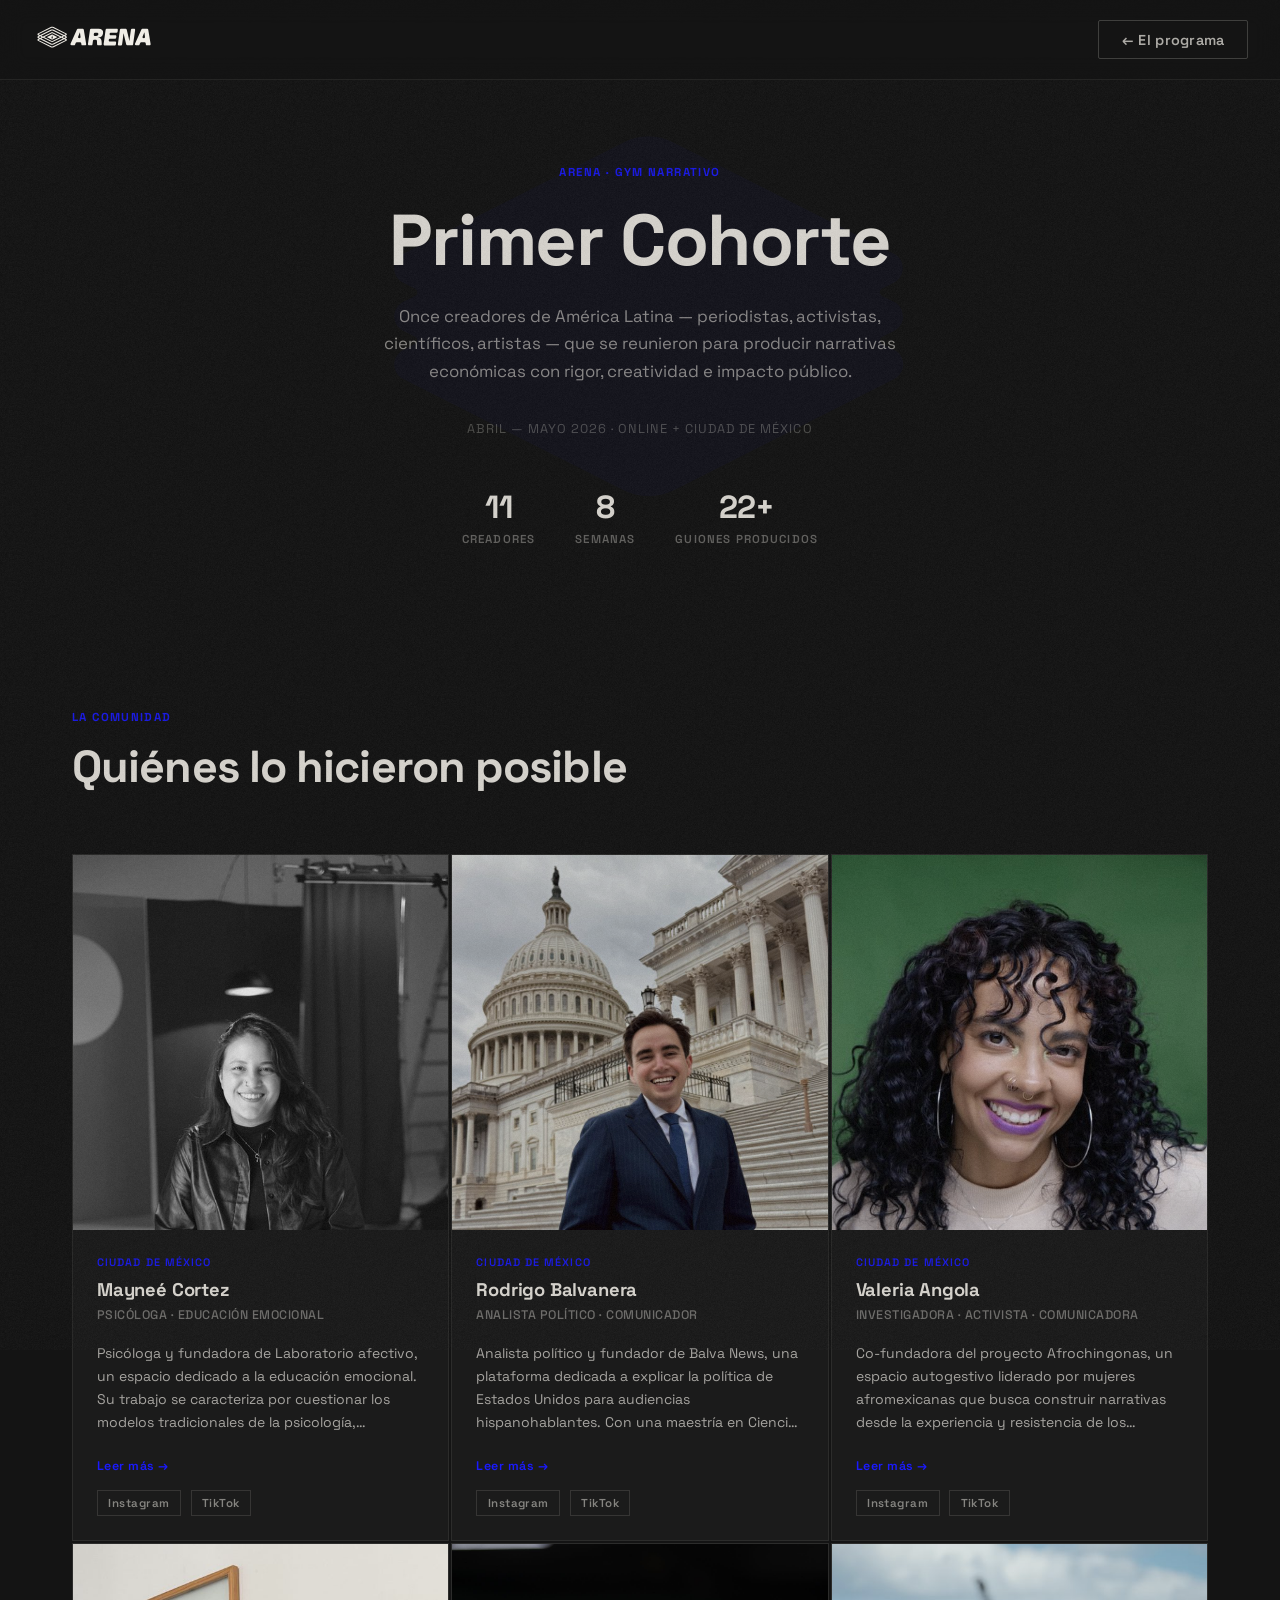
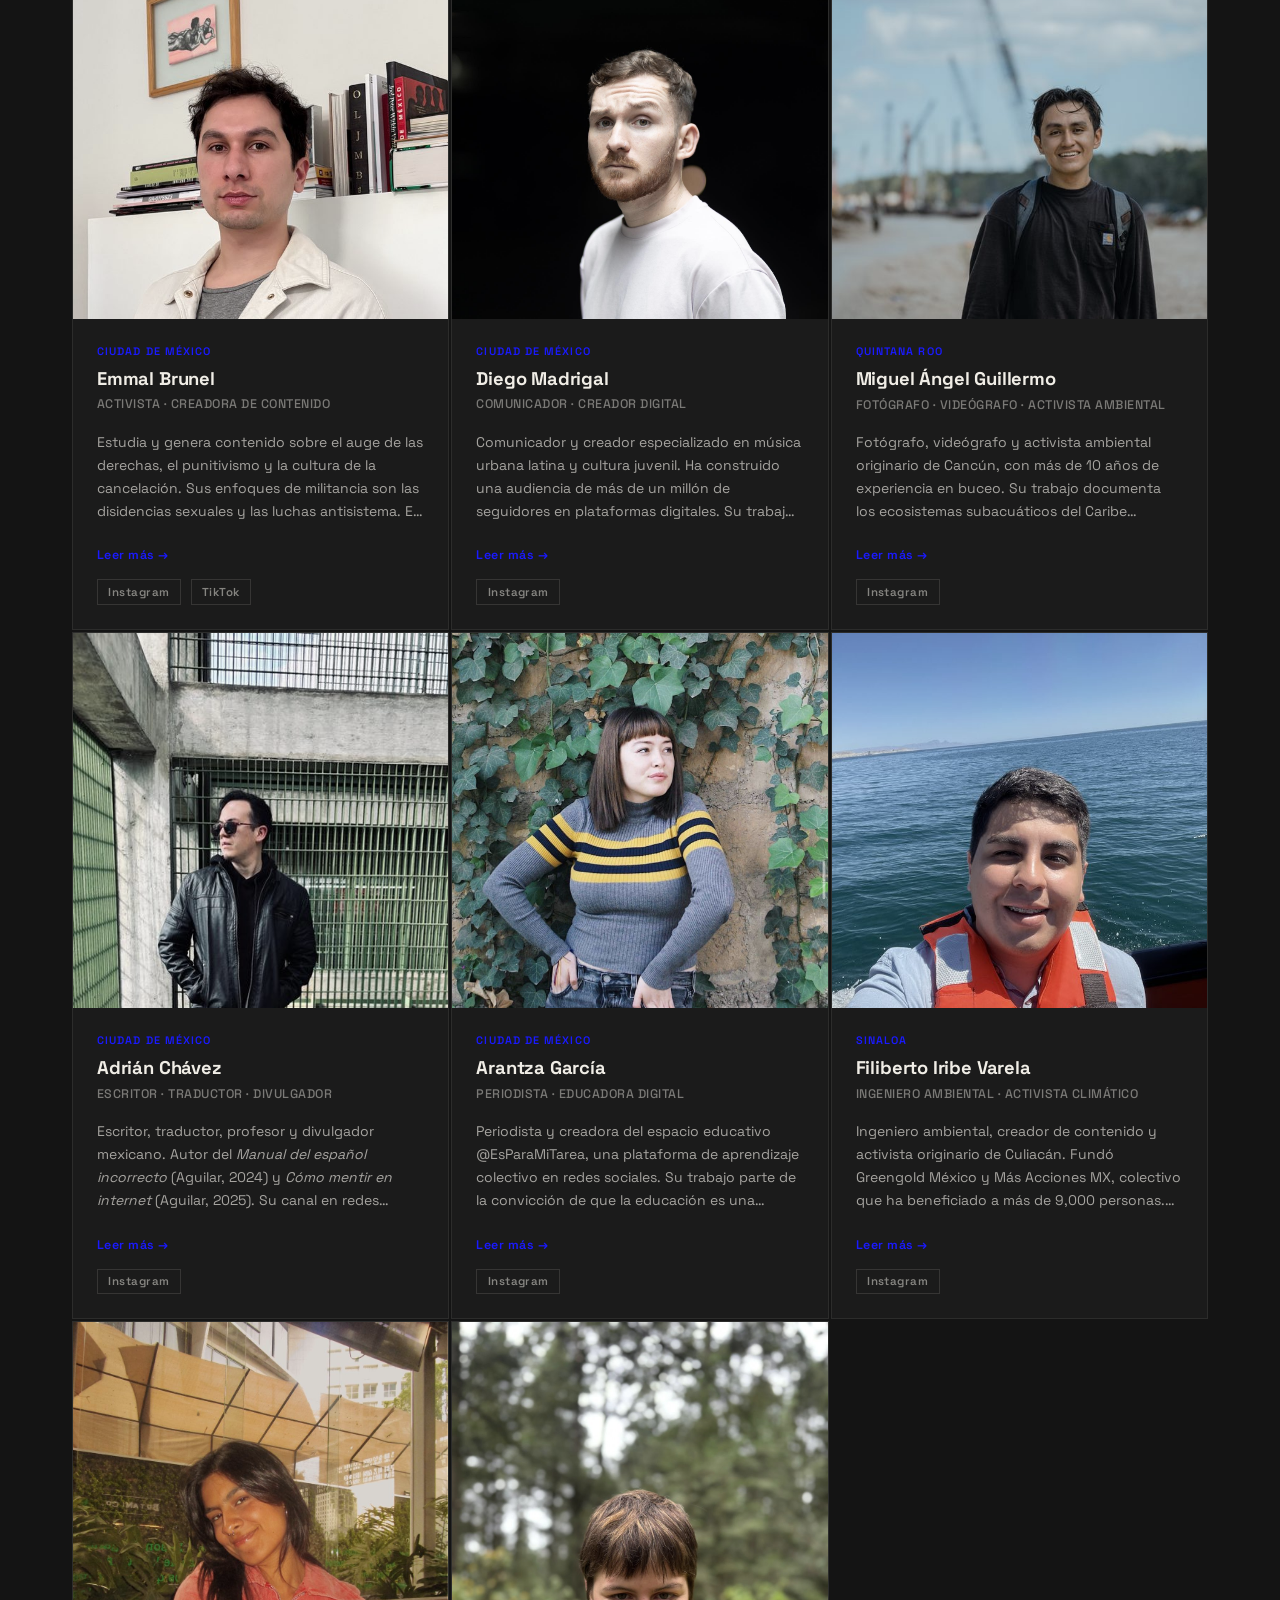
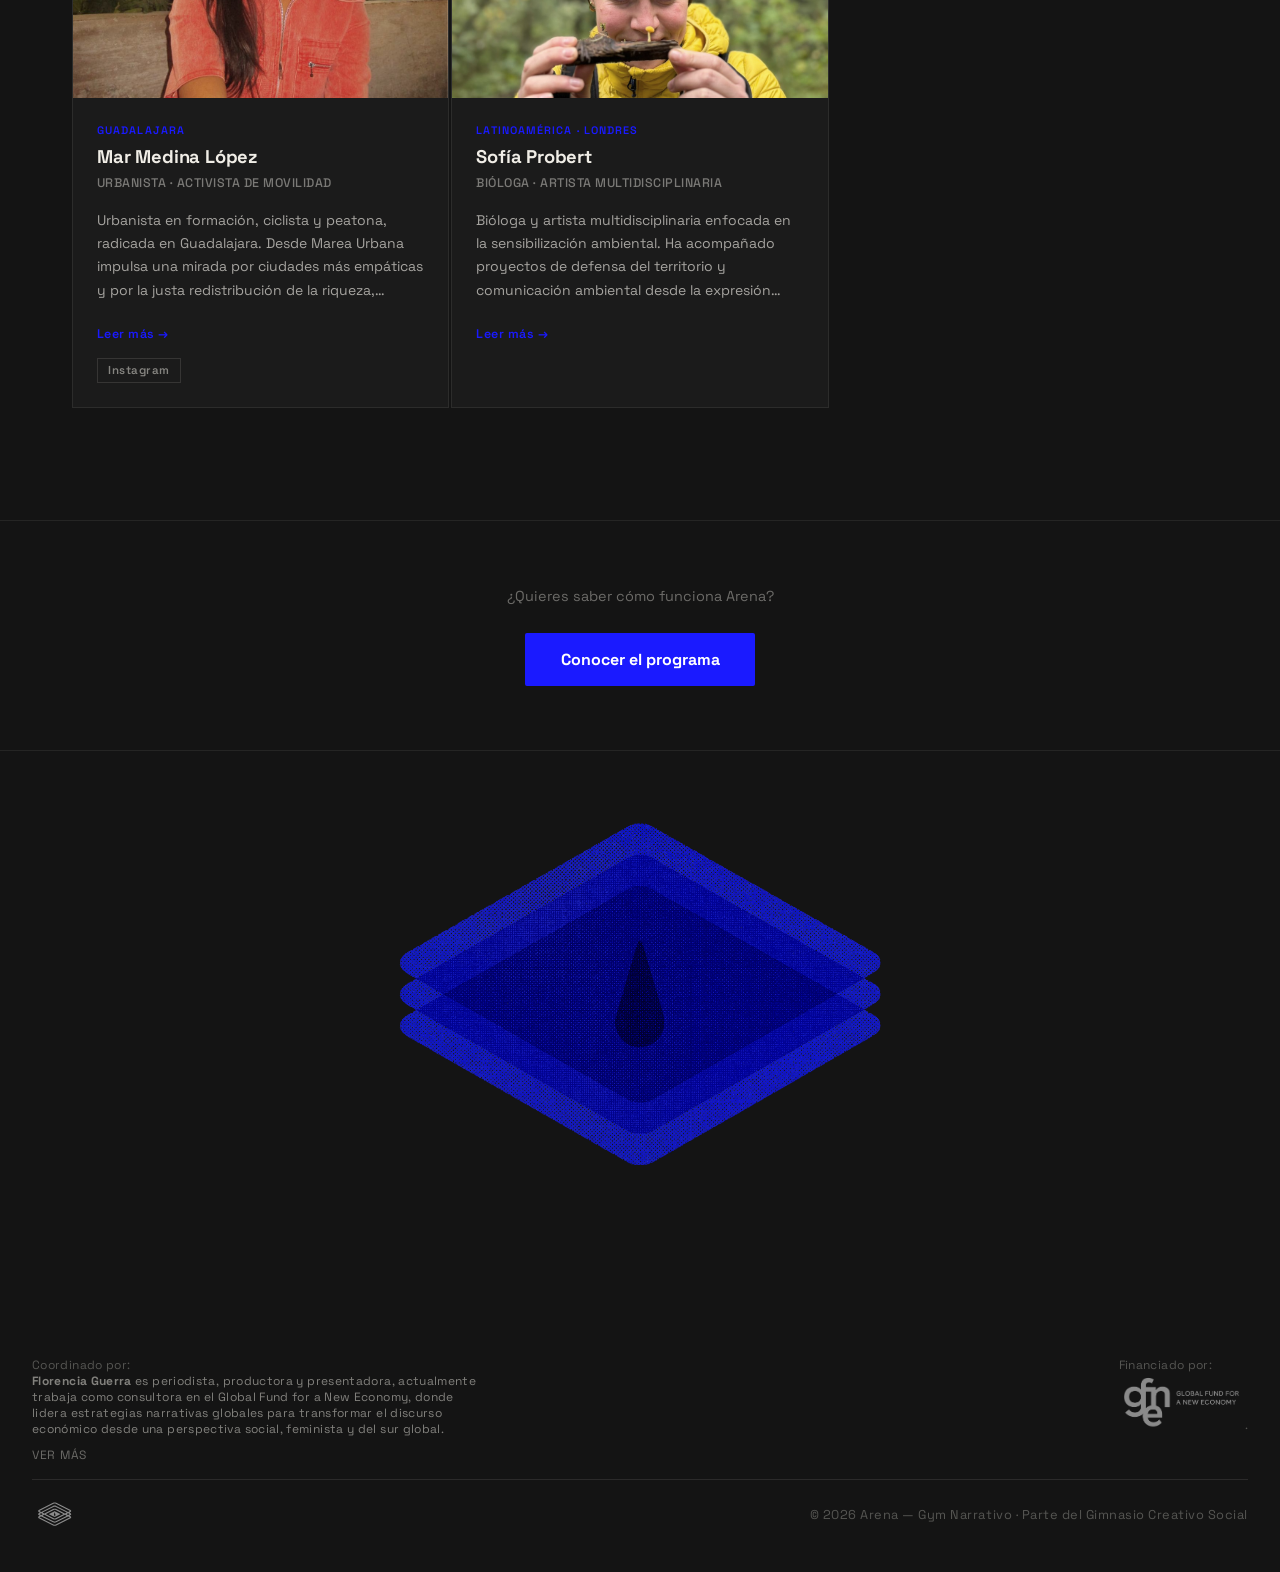
==== cohorte-1/index.html @ e759e50e "correcciones" ====
<!DOCTYPE html>
<html lang="es">
<head>
  <meta charset="UTF-8" />
  <meta name="viewport" content="width=device-width, initial-scale=1.0" />
  <title>Primer Cohorte — Arena · Gym Narrativo</title>
  <link rel="icon" href="../favicon-light.svg" media="(prefers-color-scheme: light)">
  <link rel="icon" href="../favicon.svg" media="(prefers-color-scheme: dark)">
  <link rel="preconnect" href="https://fonts.googleapis.com" />
  <link rel="preconnect" href="https://fonts.gstatic.com" crossorigin />
  <link href="https://fonts.googleapis.com/css2?family=Space+Grotesk:wght@300;400;500;600;700&display=swap" rel="stylesheet" />
  <link rel="stylesheet" href="../style.css" />
  <style>
    /* ── COHORTE PAGE SPECIFIC ── */

    .cohorte-hero {
      padding: 10rem 0 5rem;
      text-align: center;
      position: relative;
      overflow: hidden;
    }

    .cohorte-hero-tag {
      display: inline-block;
      font-size: 0.72rem;
      font-weight: 700;
      letter-spacing: 0.12em;
      text-transform: uppercase;
      color: var(--blue);
      margin-bottom: 1.5rem;
    }

    .cohorte-hero h1 {
      font-size: clamp(2.4rem, 6vw, 4.5rem);
      font-weight: 700;
      letter-spacing: -0.02em;
      line-height: 1.05;
      color: var(--cream);
      margin-bottom: 1.5rem;
    }

    .cohorte-hero-sub {
      max-width: 560px;
      margin: 0 auto 2rem;
      font-size: 1.05rem;
      line-height: 1.65;
      color: rgba(240, 237, 230, 0.6);
    }

    .cohorte-meta-row {
      display: flex;
      justify-content: center;
      gap: 2.5rem;
      flex-wrap: wrap;
      margin-top: 2rem;
    }

    .cohorte-meta-item {
      text-align: center;
    }

    .cohorte-meta-item .num {
      display: block;
      font-size: 2rem;
      font-weight: 700;
      color: var(--cream);
      letter-spacing: -0.02em;
    }

    .cohorte-meta-item .label {
      font-size: 0.72rem;
      font-weight: 600;
      letter-spacing: 0.1em;
      text-transform: uppercase;
      color: rgba(240, 237, 230, 0.4);
      margin-top: 0.2rem;
    }

    /* ── PARTICIPANTS SECTION ── */

    #participantes {
      padding: 5rem 0 7rem;
    }

    #participantes .section-label {
      font-size: 0.72rem;
      font-weight: 700;
      letter-spacing: 0.12em;
      text-transform: uppercase;
      color: var(--blue);
      margin-bottom: 1rem;
    }

    #participantes h2 {
      font-size: clamp(1.8rem, 4vw, 2.8rem);
      font-weight: 700;
      letter-spacing: -0.02em;
      color: var(--cream);
      margin-bottom: 4rem;
    }

    .participants-grid {
      display: grid;
      grid-template-columns: repeat(auto-fill, minmax(300px, 1fr));
      gap: 2px;
    }

    .participant-card {
      background: rgba(240, 237, 230, 0.03);
      border: 1px solid rgba(240, 237, 230, 0.08);
      overflow: hidden;
      transition: background 0.2s ease, border-color 0.2s ease;
    }

    .participant-card:hover {
      background: rgba(240, 237, 230, 0.06);
      border-color: rgba(240, 237, 230, 0.15);
    }

    .participant-photo {
      width: 100%;
      aspect-ratio: 1 / 1;
      overflow: hidden;
      position: relative;
      background: rgba(26, 26, 255, 0.08);
    }

    .participant-photo img {
      width: 100%;
      height: 100%;
      object-fit: cover;
      object-position: center top;
      filter: grayscale(20%);
      transition: filter 0.3s ease, transform 0.4s ease;
    }

    .participant-card:hover .participant-photo img {
      filter: grayscale(0%);
      transform: scale(1.03);
    }

    .participant-info {
      padding: 1.5rem;
    }

    .participant-location {
      font-size: 0.68rem;
      font-weight: 600;
      letter-spacing: 0.1em;
      text-transform: uppercase;
      color: var(--blue);
      margin-bottom: 0.4rem;
    }

    .participant-name {
      font-size: 1.15rem;
      font-weight: 700;
      color: var(--cream);
      margin-bottom: 0.3rem;
      letter-spacing: -0.01em;
    }

    .participant-role {
      font-size: 0.78rem;
      font-weight: 500;
      color: rgba(240, 237, 230, 0.45);
      letter-spacing: 0.04em;
      margin-bottom: 1rem;
      text-transform: uppercase;
    }

    .participant-bio {
      font-size: 0.875rem;
      line-height: 1.65;
      color: rgba(240, 237, 230, 0.65);
      margin-bottom: 1.25rem;
      display: -webkit-box;
      -webkit-line-clamp: 4;
      -webkit-box-orient: vertical;
      overflow: hidden;
    }

    .participant-bio.expanded {
      display: block;
      -webkit-line-clamp: unset;
    }

    .bio-toggle {
      background: none;
      border: none;
      color: var(--blue);
      font-size: 0.78rem;
      font-weight: 600;
      cursor: pointer;
      padding: 0;
      margin-bottom: 1rem;
      font-family: inherit;
      letter-spacing: 0.04em;
    }

    .bio-toggle:hover {
      opacity: 0.7;
    }

    .participant-socials {
      display: flex;
      gap: 0.6rem;
      flex-wrap: wrap;
    }

    .social-link {
      display: inline-flex;
      align-items: center;
      gap: 0.35rem;
      font-size: 0.72rem;
      font-weight: 600;
      letter-spacing: 0.04em;
      color: rgba(240, 237, 230, 0.5);
      text-decoration: none;
      padding: 0.3rem 0.65rem;
      border: 1px solid rgba(240, 237, 230, 0.12);
      transition: color 0.2s, border-color 0.2s;
    }

    .social-link:hover {
      color: var(--cream);
      border-color: rgba(240, 237, 230, 0.35);
    }

    /* ── DIVIDER SECTION ── */
    .cohorte-divider {
      padding: 4rem 0;
      border-top: 1px solid rgba(240, 237, 230, 0.08);
      text-align: center;
    }

    .cohorte-divider p {
      color: rgba(240, 237, 230, 0.4);
      font-size: 0.9rem;
      margin-bottom: 1.5rem;
    }

    @media (max-width: 600px) {
      .participants-grid {
        grid-template-columns: 1fr;
      }
      .cohorte-meta-row {
        gap: 1.5rem;
      }
    }
  </style>
</head>
<body>

  <main id="main-content">

  <!-- ── NAV ── -->
  <nav>
    <a class="nav-logo" href="../">
      <svg xmlns="http://www.w3.org/2000/svg" viewBox="0 0 523.9 129.9">
        <defs><style>.nst0{fill:#F0EDE6}</style></defs>
        <g>
          <path class="nst0" d="M156.4,92.7l26-58.4c.7-1.6,2.3-2.6,4-2.6h19.6c2.1,0,4,1.5,4.3,3.6l9.6,58.4c.4,2.7-1.6,5.1-4.3,5.1h-10.8c-2.2,0-4-1.6-4.3-3.7l-.8-5.3c-.3-2.1-2.2-3.7-4.3-3.7h-13.5c-1.7,0-3.3,1-4,2.6l-3.3,7.5c-.7,1.6-2.3,2.6-4,2.6h-10.2c-3.2,0-5.3-3.2-4-6.1ZM191.4,69.6h1.3c2.6,0,4.7-2.3,4.3-4.9l-2.3-17.6h-.6l-6.8,16.4c-1.2,2.9.9,6,4,6Z"/>
          <path class="nst0" d="M288.4,50v.5c-1.5,10.2-9,16.2-19.1,16.8v.6c8.8.8,12.8,5.5,13.3,15.3l.6,11.3h0c.2,2.3-1.7,4.3-4,4.3h-10.7c-2.3,0-4.2-1.8-4.3-4.2h0s-.4-12.4-.4-12.4h0c-.4-4.7-1.9-6-7.2-6h-4.8c-2.2,0-4,1.6-4.3,3.8l-2.1,15c-.3,2.2-2.1,3.8-4.3,3.8h-9.7c-2.6,0-4.7-2.3-4.3-5l8.3-58.4c.3-2.1,2.1-3.7,4.3-3.7h30.6c13.3,0,20,6.4,18.3,18.2ZM260,60.6c5.4,0,8.7-2.2,9.3-6.4v-.5c.7-4-1.8-6.2-6.9-6.2h-6.7c-2.2,0-4,1.6-4.3,3.7l-.6,4.4c-.4,2.6,1.7,5,4.3,5h4.9Z"/>
          <path class="nst0" d="M290.6,93.9l8.3-58.4c.3-2.1,2.1-3.7,4.3-3.7h41c2.6,0,4.7,2.3,4.3,5l-1,7.3c-.3,2.2-2.1,3.8-4.3,3.8h-23.8c-2.2,0-4,1.6-4.3,3.7v.9c-.5,2.6,1.5,5,4.2,5h18.9c2.6,0,4.7,2.3,4.3,5l-.8,5.9c-.3,2.1-2.1,3.7-4.3,3.7h-21.3c-2.2,0-4,1.6-4.3,3.8l-.3,2c-.4,2.6,1.7,5,4.3,5h21.4c2.6,0,4.7,2.3,4.3,5l-1,7.3c-.3,2.2-2.1,3.8-4.3,3.8h-41c-2.6,0-4.7-2.3-4.3-5Z"/>
          <path class="nst0" d="M348.6,93.9l8.3-58.4c.3-2.1,2.1-3.7,4.3-3.7h19.3c2,0,3.8,1.4,4.2,3.4l10.6,44.7h.7c.6-7.4,1.2-13.5,2-18.6l3.6-25.7c.3-2.2,2.1-3.8,4.3-3.8h8.5c2.6,0,4.7,2.3,4.3,5l-8.3,58.4c-.3,2.1-2.1,3.7-4.3,3.7h-19.4c-2,0-3.8-1.4-4.2-3.4l-10.6-44.7h-.7c-.7,7.2-1.2,13.7-2,19.6l-3.5,24.8c-.3,2.2-2.1,3.8-4.3,3.8h-8.5c-2.6,0-4.7-2.3-4.3-5Z"/>
          <path class="nst0" d="M418.1,92.7l26-58.4c.7-1.6,2.3-2.6,4-2.6h19.6c2.1,0,4,1.5,4.3,3.6l9.6,58.4c.4,2.7-1.6,5.1-4.3,5.1h-10.8c-2.2,0-4-1.6-4.3-3.7l-.8-5.3c-.3-2.1-2.2-3.7-4.3-3.7h-13.5c-1.7,0-3.3,1-4,2.6l-3.3,7.5c-.7,1.6-2.3,2.6-4,2.6h-10.2c-3.2,0-5.3-3.2-4-6.1ZM453.1,69.6h1.3c2.6,0,4.7-2.3,4.3-4.9l-2.3-17.6h-.6l-6.8,16.4c-1.2,2.9.9,6,4,6Z"/>
        </g>
        <g>
          <path class="nst0" d="M141.4,65.5c0-1.5-.8-2.8-2.1-3.4l-2.8-1.4c-.7-.4-.7-1.4,0-1.7l2.8-1.4c1.3-.7,2.1-2,2.1-3.4,0-1.5-.8-2.8-2.1-3.4l-51.7-26.1h0c-3.7-1.9-8.1-1.9-11.7,0l-51.7,26.1c-1.3.7-2.1,2-2.1,3.4,0,1.5.8,2.8,2.1,3.4l2.8,1.4c.7.4.7,1.4,0,1.7l-2.8,1.4c-1.3.7-2.1,2-2.1,3.4,0,1.5.8,2.8,2.1,3.4l2.8,1.4c.7.4.7,1.4,0,1.7l-2.8,1.4c-1.3.7-2.1,2-2.1,3.4,0,1.5.8,2.8,2.1,3.4l51.7,26.1c1.8.9,3.9,1.4,5.9,1.4s4-.5,5.9-1.4l51.7-26.1c1.3-.7,2.1-2,2.1-3.4,0-1.5-.8-2.8-2.1-3.4l-2.8-1.4c-.7-.4-.7-1.4,0-1.7l2.8-1.4c1.3-.7,2.1-2,2.1-3.4ZM28,54.9c-.7-.4-.7-1.4,0-1.7l49.7-25.1c2.6-1.3,5.5-1.3,8.1,0l49.7,25.1c.7.4.7,1.4,0,1.7l-4.7,2.4c-.3.1-.6.1-.9,0l-42.3-21.4h0c-3.7-1.9-8.1-1.9-11.7,0l-42.3,21.4c-.3.1-.6.1-.9,0l-4.7-2.4ZM85.1,80.4c-2.1,1.1-4.6,1.1-6.7,0l-27.8-14.1c-.7-.4-.7-1.4,0-1.7l27.8-14.1c2.1-1.1,4.6-1.1,6.7,0l27.8,14.1c.7.4.7,1.4,0,1.7l-27.8,14.1ZM119.5,67.9l4.7,2.4c.7.4.7,1.4,0,1.7l-38.4,19.4c-2.6,1.3-5.5,1.3-8.1,0l-38.4-19.4c-.7-.4-.7-1.4,0-1.7l4.7-2.4c.3-.1.6-.1.9,0l31,15.7c1.8.9,3.9,1.4,5.9,1.4s4-.5,5.9-1.4l31-15.7c.3-.1.6-.1.9,0ZM87.6,47.3h0c-3.7-1.9-8.1-1.9-11.7,0l-31,15.7c-.3.1-.6.1-.9,0l-4.7-2.4c-.7-.4-.7-1.4,0-1.7l38.4-19.4c2.6-1.3,5.5-1.3,8.1,0l38.4,19.4c.7.4.7,1.4,0,1.7l-4.7,2.4c-.3.1-.6.1-.9,0l-31-15.7ZM28,64.6l4.7-2.4c.3-.1.6-.1.9,0l4.7,2.4c.7.4.7,1.4,0,1.7l-4.7,2.4c-.3.1-.6.1-.9,0l-4.7-2.4c-.7-.4-.7-1.4,0-1.7ZM135.4,76c.7.4.7,1.4,0,1.7l-49.7,25.1c-2.6,1.3-5.5,1.3-8.1,0l-49.7-25.1c-.7-.4-.7-1.4,0-1.7l4.7-2.4c.3-.1.6-.1.9,0l42.3,21.4c1.8.9,3.9,1.4,5.9,1.4s4-.5,5.9-1.4l42.3-21.4c.3-.1.6-.1.9,0l4.7,2.4ZM129.9,68.7l-4.7-2.4c-.7-.4-.7-1.4,0-1.7l4.7-2.4c.3-.1.6-.1.9,0l4.7,2.4c.7.4.7,1.4,0,1.7l-4.7,2.4c-.3.1-.6.1-.9,0Z"/>
          <path class="nst0" d="M102.2,64.9l-18.3-9.2c-1.4-.7-3-.7-4.4,0l-18.3,9.2c-.5.2-.5.9,0,1.1l18.3,9.2c1.4.7,3,.7,4.4,0l18.3-9.2c.5-.2.5-.9,0-1.1ZM81.8,71.4c-1.9,0-3.2-1.8-2.7-3.6l2.6-9.4h.3l2.6,9.4c.5,1.8-.9,3.6-2.7,3.6Z"/>
        </g>
      </svg>
    </a>
    <a href="../" class="nav-cta" style="background:transparent; border:1px solid rgba(240,237,230,0.2); color:rgba(240,237,230,0.7);">← El programa</a>
  </nav>

  <!-- ── HERO ── -->
  <section class="cohorte-hero">
    <svg class="hero-bg-isotipo" xmlns="http://www.w3.org/2000/svg" viewBox="0 0 159.5 129.9" style="opacity:0.04;">
      <path d="M141.4,65.5c0-1.5-.8-2.8-2.1-3.4l-2.8-1.4c-.7-.4-.7-1.4,0-1.7l2.8-1.4c1.3-.7,2.1-2,2.1-3.4,0-1.5-.8-2.8-2.1-3.4l-51.7-26.1h0c-3.7-1.9-8.1-1.9-11.7,0l-51.7,26.1c-1.3.7-2.1,2-2.1,3.4,0,1.5.8,2.8,2.1,3.4l2.8,1.4c.7.4.7,1.4,0,1.7l-2.8,1.4c-1.3.7-2.1,2-2.1,3.4,0,1.5.8,2.8,2.1,3.4l2.8,1.4c.7.4.7,1.4,0,1.7l-2.8,1.4c-1.3.7-2.1,2-2.1,3.4,0,1.5.8,2.8,2.1,3.4l51.7,26.1c1.8.9,3.9,1.4,5.9,1.4s4-.5,5.9-1.4l51.7-26.1c1.3-.7,2.1-2,2.1-3.4,0-1.5-.8-2.8-2.1-3.4l-2.8-1.4c-.7-.4-.7-1.4,0-1.7l2.8-1.4c1.3-.7,2.1-2,2.1-3.4Z"/>
    </svg>
    <div class="container" style="position:relative; z-index:1;">
      <span class="cohorte-hero-tag reveal">Arena · Gym Narrativo</span>
      <h1 class="reveal">Primer Cohorte</h1>
      <p class="cohorte-hero-sub reveal">
        Once creadores de América Latina — periodistas, activistas, científicos, artistas — que se reunieron para producir narrativas económicas con rigor, creatividad e impacto público.
      </p>
      <p class="reveal" style="font-size:0.8rem; color:rgba(240,237,230,0.3); letter-spacing:0.08em; text-transform:uppercase;">Abril — Mayo 2026 · Online + Ciudad de México</p>

      <div class="cohorte-meta-row" style="margin-top:3rem;">
        <div class="cohorte-meta-item reveal">
          <span class="num">11</span>
          <span class="label">Creadores</span>
        </div>
        <div class="cohorte-meta-item reveal">
          <span class="num">8</span>
          <span class="label">Semanas</span>
        </div>
        <div class="cohorte-meta-item reveal">
          <span class="num">22+</span>
          <span class="label">Guiones producidos</span>
        </div>
      </div>
    </div>
  </section>

  <!-- ── PARTICIPANTS ── -->
  <section id="participantes">
    <div class="container">
      <p class="section-label reveal">La comunidad</p>
      <h2 class="reveal">Quiénes lo hicieron posible</h2>

      <div class="participants-grid">

        <!-- 1. Mayneé Cortez -->
        <div class="participant-card reveal">
          <div class="participant-photo">
            <img src="../img/cohorte-1/maynee.jpg" alt="Mayneé Cortez">
          </div>
          <div class="participant-info">
            <p class="participant-location">Ciudad de México</p>
            <h3 class="participant-name">Mayneé Cortez</h3>
            <p class="participant-role">Psicóloga · Educación emocional</p>
            <p class="participant-bio" id="bio-maynee">Psicóloga y fundadora de Laboratorio afectivo, un espacio dedicado a la educación emocional. Su trabajo se caracteriza por cuestionar los modelos tradicionales de la psicología, integrando una mirada crítica sobre cómo el contexto político, social y económico afecta al bienestar individual. También co-coordina el Círculo neurodivergente y el Dojo afectivo, clínica y espacio físico en la CDMX.</p>
            <button class="bio-toggle" onclick="toggleBio('bio-maynee', this)">Leer más →</button>
            <div class="participant-socials">
              <a href="https://www.instagram.com/laboratorio_afectivo/" target="_blank" rel="noopener" class="social-link">Instagram</a>
              <a href="https://www.tiktok.com/@laboratorio_afectivo" target="_blank" rel="noopener" class="social-link">TikTok</a>
            </div>
          </div>
        </div>

        <!-- 2. Rodrigo Balvanera -->
        <div class="participant-card reveal">
          <div class="participant-photo">
            <img src="../img/cohorte-1/rodrigo-balvanera.jpg" alt="Rodrigo Balvanera">
          </div>
          <div class="participant-info">
            <p class="participant-location">Ciudad de México</p>
            <h3 class="participant-name">Rodrigo Balvanera</h3>
            <p class="participant-role">Analista político · Comunicador</p>
            <p class="participant-bio" id="bio-rodrigo">Analista político y fundador de Balva News, una plataforma dedicada a explicar la política de Estados Unidos para audiencias hispanohablantes. Con una maestría en Ciencia Política en Washington D.C., colabora con el Democratic Erosion Consortium y participa en medios como France 24, NTN24 y Radio Fórmula.</p>
            <button class="bio-toggle" onclick="toggleBio('bio-rodrigo', this)">Leer más →</button>
            <div class="participant-socials">
              <a href="https://www.instagram.com/balvanews/" target="_blank" rel="noopener" class="social-link">Instagram</a>
              <a href="https://www.tiktok.com/@balvanews" target="_blank" rel="noopener" class="social-link">TikTok</a>
            </div>
          </div>
        </div>

        <!-- 3. Valeria Angola -->
        <div class="participant-card reveal">
          <div class="participant-photo">
            <img src="../img/cohorte-1/valeria-angola.jpg" alt="Valeria Angola">
          </div>
          <div class="participant-info">
            <p class="participant-location">Ciudad de México</p>
            <h3 class="participant-name">Valeria Angola</h3>
            <p class="participant-role">Investigadora · Activista · Comunicadora</p>
            <p class="participant-bio" id="bio-valeria">Co-fundadora del proyecto Afrochingonas, un espacio autogestivo liderado por mujeres afromexicanas que busca construir narrativas desde la experiencia y resistencia de los cuerpos racializados en México. Cree en el movimiento y la acción como forma de pensamiento.</p>
            <button class="bio-toggle" onclick="toggleBio('bio-valeria', this)">Leer más →</button>
            <div class="participant-socials">
              <a href="https://www.instagram.com/valurulu" target="_blank" rel="noopener" class="social-link">Instagram</a>
              <a href="https://www.tiktok.com/@afrochingonas" target="_blank" rel="noopener" class="social-link">TikTok</a>
            </div>
          </div>
        </div>

        <!-- 4. Emmal Brunel -->
        <div class="participant-card reveal">
          <div class="participant-photo">
            <img src="../img/cohorte-1/emmal-brunel.jpg" alt="Emmal Brunel">
          </div>
          <div class="participant-info">
            <p class="participant-location">Ciudad de México</p>
            <h3 class="participant-name">Emmal Brunel</h3>
            <p class="participant-role">Activista · Creadora de contenido</p>
            <p class="participant-bio" id="bio-emmal">Estudia y genera contenido sobre el auge de las derechas, el punitivismo y la cultura de la cancelación. Sus enfoques de militancia son las disidencias sexuales y las luchas antisistema. En lo profesional, coordina un fondo que acompaña proyectos que contribuyen a las democracias.</p>
            <button class="bio-toggle" onclick="toggleBio('bio-emmal', this)">Leer más →</button>
            <div class="participant-socials">
              <a href="https://www.instagram.com/emmal.brunel/" target="_blank" rel="noopener" class="social-link">Instagram</a>
              <a href="https://www.tiktok.com/@emmal.brunel" target="_blank" rel="noopener" class="social-link">TikTok</a>
            </div>
          </div>
        </div>

        <!-- 5. Diego Madrigal -->
        <div class="participant-card reveal">
          <div class="participant-photo">
            <img src="../img/cohorte-1/diego-madrigal.jpg" alt="Diego Madrigal">
          </div>
          <div class="participant-info">
            <p class="participant-location">Ciudad de México</p>
            <h3 class="participant-name">Diego Madrigal</h3>
            <p class="participant-role">Comunicador · Creador digital</p>
            <p class="participant-bio" id="bio-diego">Comunicador y creador especializado en música urbana latina y cultura juvenil. Ha construido una audiencia de más de un millón de seguidores en plataformas digitales. Su trabajo combina investigación, storytelling y tendencias digitales para explorar el impacto cultural de artistas y movimientos musicales emergentes.</p>
            <button class="bio-toggle" onclick="toggleBio('bio-diego', this)">Leer más →</button>
            <div class="participant-socials">
              <a href="https://www.instagram.com/eldiegomadrigal/" target="_blank" rel="noopener" class="social-link">Instagram</a>
            </div>
          </div>
        </div>

        <!-- 6. Miguel Ángel Guillermo -->
        <div class="participant-card reveal">
          <div class="participant-photo">
            <img src="../img/cohorte-1/miguel-angel.jpg" alt="Miguel Ángel Guillermo">
          </div>
          <div class="participant-info">
            <p class="participant-location">Quintana Roo</p>
            <h3 class="participant-name">Miguel Ángel Guillermo</h3>
            <p class="participant-role">Fotógrafo · Videógrafo · Activista ambiental</p>
            <p class="participant-bio" id="bio-miguel">Fotógrafo, videógrafo y activista ambiental originario de Cancún, con más de 10 años de experiencia en buceo. Su trabajo documenta los ecosistemas subacuáticos del Caribe Mexicano y el gran acuífero maya, combinando el fotoperiodismo con una postura activa de defensa territorial. Ha publicado en MongabayLatam.</p>
            <button class="bio-toggle" onclick="toggleBio('bio-miguel', this)">Leer más →</button>
            <div class="participant-socials">
              <a href="https://www.instagram.com/miguelgmo/" target="_blank" rel="noopener" class="social-link">Instagram</a>
            </div>
          </div>
        </div>

        <!-- 7. Adrián Chávez -->
        <div class="participant-card reveal">
          <div class="participant-photo">
            <img src="../img/cohorte-1/adrian-chavez.jpg" alt="Adrián Chávez">
          </div>
          <div class="participant-info">
            <p class="participant-location">Ciudad de México</p>
            <h3 class="participant-name">Adrián Chávez</h3>
            <p class="participant-role">Escritor · Traductor · Divulgador</p>
            <p class="participant-bio" id="bio-adrian">Escritor, traductor, profesor y divulgador mexicano. Autor del <em>Manual del español incorrecto</em> (Aguilar, 2024) y <em>Cómo mentir en internet</em> (Aguilar, 2025). Su canal en redes sociales, @nochaveznada, cuenta con más de 800 mil seguidores.</p>
            <button class="bio-toggle" onclick="toggleBio('bio-adrian', this)">Leer más →</button>
            <div class="participant-socials">
              <a href="https://www.instagram.com/nochaveznada/" target="_blank" rel="noopener" class="social-link">Instagram</a>
            </div>
          </div>
        </div>

        <!-- 8. Arantza García -->
        <div class="participant-card reveal">
          <div class="participant-photo">
            <img src="../img/cohorte-1/arantza.jpg" alt="Arantza García">
          </div>
          <div class="participant-info">
            <p class="participant-location">Ciudad de México</p>
            <h3 class="participant-name">Arantza García</h3>
            <p class="participant-role">Periodista · Educadora digital</p>
            <p class="participant-bio" id="bio-arantza">Periodista y creadora del espacio educativo @EsParaMiTarea, una plataforma de aprendizaje colectivo en redes sociales. Su trabajo parte de la convicción de que la educación es una herramienta para abrir horizontes y transformar realidades. Le apasiona la radio, las historias y todo lo que nos permite entendernos mejor.</p>
            <button class="bio-toggle" onclick="toggleBio('bio-arantza', this)">Leer más →</button>
            <div class="participant-socials">
              <a href="https://www.instagram.com/esparamitarea/" target="_blank" rel="noopener" class="social-link">Instagram</a>
            </div>
          </div>
        </div>

        <!-- 9. Filiberto Iribe Varela -->
        <div class="participant-card reveal">
          <div class="participant-photo">
            <img src="../img/cohorte-1/filiberto-varela.jpg" alt="Filiberto Iribe Varela">
          </div>
          <div class="participant-info">
            <p class="participant-location">Sinaloa</p>
            <h3 class="participant-name">Filiberto Iribe Varela</h3>
            <p class="participant-role">Ingeniero ambiental · Activista climático</p>
            <p class="participant-bio" id="bio-filiberto">Ingeniero ambiental, creador de contenido y activista originario de Culiacán. Fundó Greengold México y Más Acciones MX, colectivo que ha beneficiado a más de 9,000 personas. Con más de 400 mil seguidores, ha sido reconocido con el Premio Rafael Buelna Tenorio y el Mérito Ecológico Sinaloa 2021.</p>
            <button class="bio-toggle" onclick="toggleBio('bio-filiberto', this)">Leer más →</button>
            <div class="participant-socials">
              <a href="https://www.instagram.com/filibertoivarela/" target="_blank" rel="noopener" class="social-link">Instagram</a>
            </div>
          </div>
        </div>

        <!-- 10. Mar Medina López -->
        <div class="participant-card reveal">
          <div class="participant-photo">
            <img src="../img/cohorte-1/mar-medina.jpg" alt="Mar Medina López">
          </div>
          <div class="participant-info">
            <p class="participant-location">Guadalajara</p>
            <h3 class="participant-name">Mar Medina López</h3>
            <p class="participant-role">Urbanista · Activista de movilidad</p>
            <p class="participant-bio" id="bio-mar">Urbanista en formación, ciclista y peatona, radicada en Guadalajara. Desde Marea Urbana impulsa una mirada por ciudades más empáticas y por la justa redistribución de la riqueza, entendiendo la movilidad como un derecho colectivo y herramienta de transformación social.</p>
            <button class="bio-toggle" onclick="toggleBio('bio-mar', this)">Leer más →</button>
            <div class="participant-socials">
              <a href="https://www.instagram.com/marmareaurbana/" target="_blank" rel="noopener" class="social-link">Instagram</a>
            </div>
          </div>
        </div>

        <!-- 11. Sofía Probert -->
        <div class="participant-card reveal">
          <div class="participant-photo">
            <img src="../img/cohorte-1/sofia-probert.jpg" alt="Sofía Probert">
          </div>
          <div class="participant-info">
            <p class="participant-location">Latinoamérica · Londres</p>
            <h3 class="participant-name">Sofía Probert</h3>
            <p class="participant-role">Bióloga · Artista multidisciplinaria</p>
            <p class="participant-bio" id="bio-sofia">Bióloga y artista multidisciplinaria enfocada en la sensibilización ambiental. Ha acompañado proyectos de defensa del territorio y comunicación ambiental desde la expresión artística. Ha ilustrado para The New York Times Magazine, Greenpeace, Climate Reality Project, Netflix, el Museo de Ciencia y Arte de la UNAM, y ha expuesto en distintos países de Latinoamérica e Inglaterra.</p>
            <button class="bio-toggle" onclick="toggleBio('bio-sofia', this)">Leer más →</button>
            <div class="participant-socials">
              <!-- sin redes listadas -->
            </div>
          </div>
        </div>

      </div>
    </div>
  </section>

  <!-- ── DIVIDER / BACK ── -->
  <div class="cohorte-divider">
    <div class="container">
      <p>¿Quieres saber cómo funciona Arena?</p>
      <a href="../" class="btn-primary">Conocer el programa</a>
    </div>
  </div>

  <!-- ── FOOTER ── -->
  <footer>
    <div style="display:flex; align-items: center; justify-content: center; padding: 2rem;">
      <img style="width: 100%; max-width: 500px;" src="../img/Arena+logo-2.png" alt="">
    </div>
    <div style="display: flex; flex-direction: column; gap: 1rem;">
      <div class="footer-bottom-row">
        <div style="display:flex; flex-direction:column; gap:0.6rem;">
          <span class="footer-fund">Coordinado por: <br/>
            <span class="footer-bio-text"><strong>Florencia Guerra</strong> es periodista, productora y presentadora, actualmente trabaja como consultora en el Global Fund for a New Economy, donde lidera estrategias narrativas globales para transformar el discurso económico desde una perspectiva social, feminista y del sur global.</span>
          </span>
          <button class="footer-ver-mas" onclick="document.getElementById('modal-florencia').classList.add('open')">Ver más</button>
        </div>
        <div style="display:flex; flex-direction:column; gap:0.6rem;">
          <span class="footer-fund">Financiado por: <br/>
            <a href="https://globalneweconomy.org" target="_blank" rel="noopener" class="footer-fund-link"><img src="../img/GFNE-Logo1-White.png" alt="Global Fund for a New Economy" style="height:56px; width:auto; opacity:0.5;"></a>.</span>
        </div>
      </div>
      <div class="divider" style="width:100%; height:1px; background:rgba(240,237,230,0.1);"></div>
      <div style="width:100%; flex:1 1 auto; display:flex; flex-wrap:wrap; gap:1rem;">
        <div class="footer-top-row">
          <svg xmlns="http://www.w3.org/2000/svg" viewBox="0 0 159.5 129.9" style="height:36px; width:auto; opacity:0.5;">
            <defs><style>.ist0{fill:#ffffff}</style></defs>
            <path class="ist0" d="M141.4,65.5c0-1.5-.8-2.8-2.1-3.4l-2.8-1.4c-.7-.4-.7-1.4,0-1.7l2.8-1.4c1.3-.7,2.1-2,2.1-3.4,0-1.5-.8-2.8-2.1-3.4l-51.7-26.1h0c-3.7-1.9-8.1-1.9-11.7,0l-51.7,26.1c-1.3.7-2.1,2-2.1,3.4,0,1.5.8,2.8,2.1,3.4l2.8,1.4c.7.4.7,1.4,0,1.7l-2.8,1.4c-1.3.7-2.1,2-2.1,3.4,0,1.5.8,2.8,2.1,3.4l2.8,1.4c.7.4.7,1.4,0,1.7l-2.8,1.4c-1.3.7-2.1,2-2.1,3.4,0,1.5.8,2.8,2.1,3.4l51.7,26.1c1.8.9,3.9,1.4,5.9,1.4s4-.5,5.9-1.4l51.7-26.1c1.3-.7,2.1-2,2.1-3.4,0-1.5-.8-2.8-2.1-3.4l-2.8-1.4c-.7-.4-.7-1.4,0-1.7l2.8-1.4c1.3-.7,2.1-2,2.1-3.4ZM28,54.9c-.7-.4-.7-1.4,0-1.7l49.7-25.1c2.6-1.3,5.5-1.3,8.1,0l49.7,25.1c.7.4.7,1.4,0,1.7l-4.7,2.4c-.3.1-.6.1-.9,0l-42.3-21.4h0c-3.7-1.9-8.1-1.9-11.7,0l-42.3,21.4c-.3.1-.6.1-.9,0l-4.7-2.4ZM85.1,80.4c-2.1,1.1-4.6,1.1-6.7,0l-27.8-14.1c-.7-.4-.7-1.4,0-1.7l27.8-14.1c2.1-1.1,4.6-1.1,6.7,0l27.8,14.1c.7.4.7,1.4,0,1.7l-27.8,14.1ZM119.5,67.9l4.7,2.4c.7.4.7,1.4,0,1.7l-38.4,19.4c-2.6,1.3-5.5,1.3-8.1,0l-38.4-19.4c-.7-.4-.7-1.4,0-1.7l4.7-2.4c.3-.1.6-.1.9,0l31,15.7c1.8.9,3.9,1.4,5.9,1.4s4-.5,5.9-1.4l31-15.7c.3-.1.6-.1.9,0ZM87.6,47.3h0c-3.7-1.9-8.1-1.9-11.7,0l-31,15.7c-.3.1-.6.1-.9,0l-4.7-2.4c-.7-.4-.7-1.4,0-1.7l38.4-19.4c2.6-1.3,5.5-1.3,8.1,0l38.4,19.4c.7.4.7,1.4,0,1.7l-4.7,2.4c-.3.1-.6.1-.9,0l-31-15.7ZM28,64.6l4.7-2.4c.3-.1.6-.1.9,0l4.7,2.4c.7.4.7,1.4,0,1.7l-4.7,2.4c-.3.1-.6.1-.9,0l-4.7-2.4c-.7-.4-.7-1.4,0-1.7ZM135.4,76c.7.4.7,1.4,0,1.7l-49.7,25.1c-2.6,1.3-5.5,1.3-8.1,0l-49.7-25.1c-.7-.4-.7-1.4,0-1.7l4.7-2.4c.3-.1.6-.1.9,0l42.3,21.4c1.8.9,3.9,1.4,5.9,1.4s4-.5,5.9-1.4l42.3-21.4c.3-.1.6-.1.9,0l4.7,2.4ZM129.9,68.7l-4.7-2.4c-.7-.4-.7-1.4,0-1.7l4.7-2.4c.3-.1.6-.1.9,0l4.7,2.4c.7.4.7,1.4,0,1.7l-4.7,2.4c-.3.1-.6.1-.9,0Z"/>
            <path class="ist0" d="M102.2,64.9l-18.3-9.2c-1.4-.7-3-.7-4.4,0l-18.3,9.2c-.5.2-.5.9,0,1.1l18.3,9.2c1.4.7,3,.7,4.4,0l18.3-9.2c.5-.2.5-.9,0-1.1ZM81.8,71.4c-1.9,0-3.2-1.8-2.7-3.6l2.6-9.4h.3l2.6,9.4c.5,1.8-.9,3.6-2.7,3.6Z"/>
          </svg>
        <span class="footer-copy">© 2026 Arena — Gym Narrativo · Parte del Gimnasio Creativo Social</span>
      </div>
    </div>
  </footer>

  </main>

  <!-- ── MODAL FLORENCIA ── -->
  <div id="modal-florencia" class="modal-overlay" onclick="if(event.target===this)this.classList.remove('open')">
    <div class="modal-card">
      <div class="modal-header">
        <button class="modal-close" onclick="document.getElementById('modal-florencia').classList.remove('open')" aria-label="Cerrar">✕</button>
      </div>
      <div class="modal-body">
        <div class="modal-photo-wrap">
          <img src="../img/florencia.jpg" alt="Florencia Guerra">
        </div>
        <div class="modal-text">
          <p class="modal-label">Coordinado por</p>
          <h3 class="modal-name">Florencia Guerra</h3>
          <p class="modal-bio">
            <strong>Florencia Guerra</strong> es periodista, productora y presentadora, actualmente trabaja como consultora en el Global Fund for a New Economy, donde lidera estrategias narrativas globales para transformar el discurso económico desde una perspectiva social, feminista y del sur global.
            <br/><br/>
            Su trayectoria articula el periodismo con la comunicación de causas, uniendo storytelling poderoso con impacto político y cultural.
            <br/><br/>
            Es reconocida por su trabajo en reportajes de investigación en video y podcast documental. Ha sido parte de equipos clave en América Latina con plataformas como Brut México, Perra Nación (Spotify), Continuar Viendo (Netflix) y Canal Once. Desde 2025 emprendió su propio proyecto Buena Pregunta.
            <br/><br/>
            Fue reconocida como Líder Emergente de Medios de Comunicación por el ICFJ y ha obtenido el Premio WAN-IFRA a Mejor Podcast y el Premio Alemán de Periodismo en dos ocasiones.
          </p>
        </div>
      </div>
    </div>
  </div>

  <!-- ── SCRIPTS ── -->
  <script>
    // Scroll reveal
    const observer = new IntersectionObserver((entries) => {
      entries.forEach(entry => {
        if (entry.isIntersecting) entry.target.classList.add('visible');
      });
    }, { threshold: 0.08, rootMargin: '0px 0px -30px 0px' });
    document.querySelectorAll('.reveal').forEach(el => observer.observe(el));

    // Bio toggle
    function toggleBio(id, btn) {
      const bio = document.getElementById(id);
      const expanded = bio.classList.toggle('expanded');
      btn.textContent = expanded ? 'Leer menos ↑' : 'Leer más →';
    }
  </script>

</body>
</html>
---- style.css ----
/* ── Reset & Base ── */
*, *::before, *::after { box-sizing: border-box; margin: 0; padding: 0; }

:root {
  --blue:  #1A1AFF;
  --dark:  #141414;
  --cream: #F0EDE6;
  --white: #FFFFFF;
  --blue-dim: rgba(26,26,255,0.12);
}

html { scroll-behavior: smooth; }

body {
  font-family: 'Space Grotesk', system-ui, sans-serif;
  background-color: var(--dark);
  color: var(--cream);
  overflow-x: hidden;
}

/* ── Typography ── */
h1 { font-size: clamp(3rem, 8vw, 7rem); font-weight: 700; line-height: 0.95; letter-spacing: -0.03em; }
.hero-logo-lockup { margin-bottom: 2rem; }
.hero-logo-svg { display: block; width: clamp(280px, 55vw, 640px); height: auto; }
.hero-gym-label { font-size: clamp(1rem, 2vw, 1.4rem); font-weight: 600; color: rgba(240,237,230,0.5); letter-spacing: 0.12em; text-transform: uppercase; margin-top: 0.75rem; }
h2 { font-size: clamp(2rem, 5vw, 3.5rem); font-weight: 700; line-height: 1.05; letter-spacing: -0.02em; }
h3 { font-size: clamp(1.1rem, 2vw, 1.4rem); font-weight: 600; line-height: 1.2; }
p  { font-size: clamp(1rem, 1.5vw, 1.15rem); line-height: 1.65; font-weight: 400; }

/* ── Layout ── */
.container { max-width: 1200px; margin: 0 auto; padding: 0 2rem; }
section { padding: 6rem 0; }

/* ── NAV ── */
nav {
  position: fixed; top: 0; left: 0; right: 0; z-index: 100;
  padding: 1.25rem 2rem;
  display: flex; align-items: center; justify-content: space-between;
  background: rgba(20,20,20,0.44);
  backdrop-filter: blur(12px);
  border-bottom: 1px solid rgba(240,237,230,0.08);
}
.nav-logo svg { height: 32px; width: auto; }
.nav-logo svg .st0 { fill: var(--cream); }
.nav-cta {
  background: var(--blue);
  color: var(--white);
  text-decoration: none;
  padding: 0.6rem 1.4rem;
  border-radius: 2px;
  font-size: 0.9rem;
  font-weight: 600;
  letter-spacing: 0.02em;
  transition: opacity 0.2s;
}
.nav-cta:hover { opacity: 0.85; }
.text-center { text-align: center; }
.text-left { text-align: left; }
.text-right { text-align: right; }
.text-justify { text-align: justify; }
.text-nowrap { white-space: nowrap; }
.text-wrap { white-space: wrap; }
.text-break { word-break: break-all; }
.text-ellipsis { overflow: hidden; text-overflow: ellipsis; white-space: nowrap; }
.text-truncate { overflow: hidden; text-overflow: ellipsis; white-space: nowrap; }
/* ── HERO ── */
#hero {
  min-height: calc(100vh - 78px);
  display: flex; flex-direction: column;     align-items: center;
  justify-content: center;
  background: var(--dark);
  padding-top: calc(6rem + 78px);
  position: relative;
  overflow: hidden;
}
#hero::before, footer::after {
  content: "";
  filter: brightness(30%);
  pointer-events: none;
  z-index: 10;
  opacity: .14;
  top: 0 !important;
  left: 0 !important;
  background-image: url(/img/noise.webp);
  background-position: 0 0;
  background-repeat: repeat;
  background-size: 144px;
  width: 150vw;
  height: 150vh;
  position: fixed;
  inset: 0;
}
#hero-noise {
  position: absolute;
  inset: 0;
  display: block;
  width: 100%;
  height: 100%;
  z-index: 1;
  pointer-events: none;
  opacity: 0.14;
  filter: brightness(60%);
}
.hero-bg-isotipo {
  position: absolute;
  top: 50%; left: 50%;
  transform: translate(-50%, -50%);
  width: clamp(320px, 55vw, 680px);
  height: auto;
  pointer-events: none;
  user-select: none;
  opacity: 0.07;
}
.hero-bg-isotipo path { fill: #1A1AFF; }
.hero-inner {
  position: relative; z-index: 2;
  padding: 0 2rem 5rem;
  max-width: 1200px;
  margin: 0 auto;
  width: 100%;
  display: flex;
  flex-direction: row;
  align-items: flex-end;
  gap: 3rem;
}
.hero-content { flex: 1; min-width: 0; }
.hero-image {
  flex-shrink: 0;
  display: flex;
  align-items: flex-end;
}
.hero-image img {
  height: calc(100vh - 350px);
  width: auto;
  max-width: 260px;
  display: block;
  animation: walk-in 1s cubic-bezier(0.22, 1, 0.36, 1) both;
}
@keyframes walk-in {
  from {
    transform: translateX(120px);
    opacity: 0;
  }
  to {
    transform: translateX(0);
    opacity: 1;
  }
}
.hero-tag {
  display: inline-block;
  background: var(--blue);
  color: var(--white);
  font-size: 0.8rem;
  font-weight: 600;
  letter-spacing: 0.12em;
  text-transform: uppercase;
  padding: 0.4rem 0.9rem;
  margin-bottom: 2rem;
  border-radius: 2px;
}
.hero-title { color: var(--cream); margin-bottom: 2rem; }
.hero-title em { color: var(--blue); font-style: normal; }
.hero-sub {
  max-width: 640px;
  color: rgba(240,237,230,0.7);
  margin-bottom: 3rem;
  font-size: clamp(1rem, 1.8vw, 1.2rem);
}
.hero-actions { display: flex; gap: 1rem; flex-wrap: wrap; align-items: center; }
.btn-primary {
  background: var(--blue);
  color: var(--white);
  text-decoration: none;
  padding: 1rem 2.2rem;
  font-size: 1rem;
  font-weight: 700;
  border-radius: 2px;
  transition: transform 0.2s, opacity 0.2s;
  display: inline-block;
}
.btn-primary:hover { opacity: 0.88; transform: translateY(-2px); }
.btn-ghost {
  color: var(--cream);
  text-decoration: none;
  padding: 1rem 2.2rem;
  font-size: 1rem;
  font-weight: 600;
  border: 1px solid rgba(240,237,230,0.3);
  border-radius: 2px;
  transition: border-color 0.2s, color 0.2s;
  display: inline-block;
}
.btn-ghost:hover { border-color: var(--cream); }
.hero-date {
  margin-top: 3rem;
  font-size: 0.85rem;
  color: rgba(240,237,230,0.45);
  letter-spacing: 0.06em;
  text-transform: uppercase;
}
.hero-date strong { color: var(--blue); }

/* ── DIVIDER LINE ── */
.rule { width: 100%; height: 1px; background: rgba(240,237,230,0.1); }

/* ── ABOUT ── */
#about { background: var(--cream); color: var(--dark); }
.about-grid {
  display: grid;
  grid-template-columns: 1fr 1fr;
  gap: 4rem;
  align-items: start;
}
#about h2 { color: var(--dark); }
.about-lead {
  font-size: clamp(1.1rem, 2vw, 1.35rem);
  font-weight: 500;
  line-height: 1.5;
  color: var(--dark);
  margin-bottom: 1.5rem;
}
.about-body { color: rgba(20,20,20,0.72); }
.about-stat-block { display: grid; grid-template-columns: repeat(3, 1fr); gap: 2rem; padding-top: 0.5rem; }
.stat {
  border-left: 3px solid var(--blue);
  padding-left: 1.5rem;
}
.stat-num {
  font-size: clamp(2.5rem, 5vw, 4rem);
  font-weight: 700;
  color: var(--blue);
  line-height: 1;
  margin-bottom: 0.25rem;
}
.stat-label { font-size: 0.95rem; color: rgba(20,20,20,0.6); font-weight: 500; }

/* ── QUIÉNES BUSCAMOS ── */
#who { background: var(--blue); color: var(--white); }
#who h2 { color: var(--white); margin-bottom: 1rem; }
.who-lead {
  font-size: clamp(1rem, 1.8vw, 1.25rem);
  max-width: 680px;
  opacity: 0.9;
  margin-bottom: 3.5rem;
}

.who-profiles-row {
  display: grid;
  grid-template-columns: 1fr;
  gap: 2rem;
  align-items: start;
}
.who-profiles-row > * { min-width: 0; }

.profiles-grid {
  display: grid;
  grid-template-columns: repeat(2, minmax(0, 1fr));
  gap: 1rem;
  min-width: 0;
}

.profiles-grid-buscamos {
  display: flex;
  flex-direction: column;
  gap: 1.25rem;
  padding: 1.5rem 0;
}

.profiles-grid-buscamos img {
  width: 100%;
  height: auto;
  display: block;
  margin-inline: auto;
}

.profiles-grid-buscamos h3 {
  font-size: 1.15rem;
  font-weight: 700;
  color: var(--white);
}

.profiles-grid-buscamos p {
  font-size: clamp(0.9rem, 1.4vw, 1rem);
  line-height: 1.55;
  color: rgba(255, 255, 255, 0.88);
}
.profile-card {
  border-radius: .5rem;
  border: 1px solid #f1f1f134 ;
  background: var(--blue);
  padding: 1.75rem 1.5rem;
  transition: background 0.2s;
}
.profile-card:hover { background: rgba(255,255,255,0.08); }
.profile-icon { font-size: 1.8rem; margin-bottom: 0.75rem; }
.profile-icon img {
  width: 100%;
  height: 100%;
  object-fit: contain;
  transition: transform 0.3s cubic-bezier(0.22, 1, 0.36, 1);
}
.profile-card:hover .profile-icon img {
  transform: scale(1.12);
}
.profile-card h3 { font-size: 1rem; font-weight: 700; color: var(--white); }

/* ── PROGRAMA (METODOLOGÍA) ── */
#program { background: var(--dark); color: var(--cream); }
#program h2 { margin-bottom: 0.75rem; }
.program-subtitle {
  color: rgba(240,237,230,0.55);
  font-size: 1.05rem;
  margin-bottom: 4rem;
  max-width: 560px;
}
.timeline { display: flex; flex-direction: column; gap: 0; }
.phase {
  display: grid;
  grid-template-columns: 220px 1fr;
  gap: 0;
  border-top: 1px solid rgba(240,237,230,0.1);
  padding: 2rem 0;
  transition: background 0.2s;
}
.phase:last-child { border-bottom: 1px solid rgba(240,237,230,0.1); }
.phase:hover { background: rgba(26,26,255,0.06); }
.phase-meta { padding-right: 2rem; }
.phase-week {
  font-size: 0.75rem;
  font-weight: 700;
  letter-spacing: 0.1em;
  text-transform: uppercase;
  color: var(--blue);
  margin-bottom: 0.35rem;
}
.phase-dates {
  font-size: 0.85rem;
  color: rgba(240,237,230,0.45);
  font-weight: 500;
}
.phase-content h3 { font-size: 1.2rem; color: var(--cream); margin-bottom: 0.6rem; }
.phase-content p { color: rgba(240,237,230,0.6); font-size: 0.95rem; line-height: 1.6; }
.phase-output {
  display: inline-flex;
  align-items: center;
  gap: 0.4rem;
  margin-top: 1rem;
  background: rgba(26,26,255,0.15);
  border: 1px solid rgba(26,26,255,0.3);
  color: var(--blue);
  font-size: 0.8rem;
  font-weight: 600;
  padding: 0.3rem 0.75rem;
  border-radius: 2px;
  letter-spacing: 0.04em;
  text-transform: uppercase;
}
.milestone-badge {
  display: inline-flex;
  align-items: center;
  gap: 0.4rem;
  margin-top: 1rem;
  background: rgba(26,26,255,0.3);
  border: 1px solid var(--blue);
  color: var(--white);
  font-size: 0.8rem;
  font-weight: 700;
  padding: 0.3rem 0.75rem;
  border-radius: 2px;
  letter-spacing: 0.04em;
  text-transform: uppercase;
}

/* ── QUÉ RECIBES ── */
#benefits { background: var(--cream); color: var(--dark); }
#benefits h2 { color: var(--dark); margin-bottom: 3.5rem; }
.benefits-grid {
  display: grid;
  grid-template-columns: repeat(2, 1fr);
  gap: 2px;
  background: rgba(20,20,20,0.1);
}
.benefit-card {
  background: var(--cream);
  padding: 2.5rem 2rem;
  transition: background 0.2s;
}
.benefit-card:hover { background: var(--white); }
.benefit-num {
  font-size: 3.5rem;
  font-weight: 700;
  color: var(--blue);
  line-height: 1;
  margin-bottom: 1rem;
  font-variant-numeric: tabular-nums;
}
.benefit-card h3 {
  font-size: 1.25rem;
  color: var(--dark);
  margin-bottom: 0.75rem;
}
.benefit-card p { color: rgba(20,20,20,0.65); font-size: 0.95rem; line-height: 1.6; }

/* ── QUÉ CONSTRUIMOS ── */
#build { background: var(--dark); color: var(--cream); }
.build-header { margin-bottom: 3.5rem; }
#build h2 { max-width: 700px; }
.build-grid {
  display: grid;
  grid-template-columns: repeat(3, 1fr);
  gap: 1.5rem;
}
.build-item {
  border: 1px solid rgba(240,237,230,0.12);
  padding: 2rem 1.75rem;
  border-radius: 2px;
  transition: border-color 0.2s, background 0.2s;
}
.build-item:hover {
  border-color: var(--blue);
  background: rgba(26,26,255,0.05);
}
.build-item-dot {
  width: 10px; height: 10px;
  background: var(--blue);
  border-radius: 50%;
  margin-bottom: 1.25rem;
}
.build-item p { color: rgba(240,237,230,0.75); font-size: 1rem; line-height: 1.55; }
.build-item--pesas {
  background-image: url('img/pesas.svg');
  background-repeat: no-repeat;
  background-position: top center;
  background-size: 85%;
  overflow: hidden;
}

/* ── CTA FINAL ── */
#cta { background: var(--blue); color: var(--white); padding: 8rem 0; }
.cta-inner { text-align: center; max-width: 760px; margin: 0 auto; }
#cta h2 { color: var(--white); margin-bottom: 1.25rem; }
.cta-sub {
  color: rgba(255,255,255,0.8);
  font-size: 1.1rem;
  margin-bottom: 2.5rem;
  line-height: 1.6;
}
.btn-white {
  background: var(--white);
  color: var(--blue);
  text-decoration: none;
  padding: 1.1rem 2.8rem;
  font-size: 1rem;
  font-weight: 700;
  border-radius: 2px;
  display: inline-block;
  transition: transform 0.2s, opacity 0.2s;
}
.btn-white:hover { transform: translateY(-3px); opacity: 0.92; }
.cta-note {
  margin-top: 1.5rem;
  font-size: 0.85rem;
  color: rgba(255,255,255,0.5);
}

/* ── FOOTER ── */
#main-content {
  position: relative;
  z-index: 1;
}

section {
  background: var(--dark);
}

footer {
  background: var(--dark);
  border-top: 1px solid rgba(240,237,230,0.08);
  padding: 2.5rem 2rem;
  position: relative;
  z-index: 10;
  overflow: hidden;
  min-height: calc(100vh - 78px);
  display: flex;
  flex-direction: column;
  justify-content: space-between;
}

#cta {
  position: sticky;
  top: 78px;
  z-index: 1;
  height: calc(100vh - 78px + 200px);
  overflow: hidden;
}
#footer-noise {
  position: absolute;
  inset: 0;
  display: block;
  width: 100%;
  height: 100%;
  z-index: 1;
  pointer-events: none;
  opacity: 0.14;
  filter: brightness(60%);
}
footer svg .st0 { fill: rgba(240,237,230,0.3); }
footer svg { height: 22px; width: auto; }
.footer-copy {
  font-size: 0.8rem;
  color: rgba(240,237,230,0.3);
  letter-spacing: 0.04em;
}
.footer-fund {
  font-size: 0.75rem;
  color: rgba(240,237,230,0.3);
  letter-spacing: 0.03em;
  max-width: 28rem;
}
.footer-fund-link {
  color: rgba(240,237,230,0.5);
  text-decoration: underline;
  text-underline-offset: 2px;
  transition: color 0.2s;
}
.footer-fund-link:hover { color: rgba(240,237,230,0.85); }
.footer-top-row {
  display: flex;
  flex-direction: row;
  justify-content: space-between;
  align-items: center;
  width: 100%;
}
.footer-bottom-row {
  display: flex;
  flex-direction: row;
  justify-content: space-between;
  width: 100%;
}
.footer-bio-text {
  color: rgba(240,237,230,0.5);
  cursor: default;
}
.footer-ver-mas {
  background: none;
  border: none;
  padding: 0;
  font-family: inherit;
  font-size: 0.75rem;
  color: rgba(240,237,230,0.4);
  letter-spacing: 0.06em;
  text-transform: uppercase;
  cursor: pointer;
  transition: color 0.2s;
  text-align: left;
}
.footer-ver-mas:hover { color: rgba(240,237,230,0.85); }

/* ── MODAL ── */
.modal-overlay {
  display: none;
  position: fixed;
  inset: 0;
  background: rgba(10,10,10,0.75);
  backdrop-filter: blur(6px);
  z-index: 1000;
  align-items: center;
  justify-content: center;
  padding: 2rem;
}
.modal-overlay.open {
  display: flex;
}
.modal-card {
  background: var(--dark);
  border: 1px solid rgba(240,237,230,0.1);
  border-radius: 4px;
  max-width: 680px;
  width: 100%;
  position: relative;
  padding: 2.5rem;
  animation: modal-in 0.25s ease;
}
@keyframes modal-in {
  from { opacity: 0; transform: translateY(16px); }
  to   { opacity: 1; transform: translateY(0); }
}
.modal-header {
  display: flex;
  justify-content: flex-end;
  margin-bottom: 1.5rem;
}
.modal-close {
  background: none;
  border: none;
  color: rgba(240,237,230,0.4);
  font-size: 1rem;
  cursor: pointer;
  line-height: 1;
  transition: color 0.2s;
  padding: 0;
}
.modal-close:hover { color: rgba(240,237,230,0.9); }
.modal-body {
  display: flex;
  gap: 2rem;
  align-items: flex-start;
}
.modal-photo-wrap img {
  width: 160px;
  height: 200px;
  object-fit: cover;
  border-radius: 2px;
  display: block;
  flex-shrink: 0;
}
.modal-photo-placeholder {
  width: 160px;
  height: 200px;
  background: rgba(240,237,230,0.06);
  border: 1px dashed rgba(240,237,230,0.15);
  border-radius: 2px;
  display: flex;
  align-items: center;
  justify-content: center;
  font-size: 0.75rem;
  color: rgba(240,237,230,0.25);
  flex-shrink: 0;
}
.modal-text { flex: 1; }
.modal-label {
  font-size: 0.7rem;
  letter-spacing: 0.1em;
  text-transform: uppercase;
  color: rgba(240,237,230,0.3);
  margin: 0 0 0.5rem;
}
.modal-name {
  font-size: 1.4rem;
  font-weight: 600;
  color: var(--light);
  margin: 0 0 1rem;
  letter-spacing: -0.01em;
}
.modal-bio {
  font-size: 0.875rem;
  line-height: 1.7;
  color: rgba(240,237,230,0.6);
  margin: 0;
  max-height: 400px;
  overflow-y: auto;
  padding-right: 0.5rem;
}
.modal-bio::-webkit-scrollbar { width: 4px; }
.modal-bio::-webkit-scrollbar-track { background: transparent; }
.modal-bio::-webkit-scrollbar-thumb { background: rgba(240,237,230,0.15); border-radius: 2px; }
.modal-bio::-webkit-scrollbar-thumb:hover { background: rgba(240,237,230,0.3); }

/* ── SCROLL REVEAL (simple fade-in) ── */
.reveal {
  opacity: 0;
  transform: translateY(28px);
  transition: opacity 0.7s ease, transform 0.7s ease;
}
.reveal.visible { opacity: 1; transform: none; }

/* ── RESPONSIVE ── */

@media (min-width: 768px) {
  .who-profiles-row {
    grid-template-columns: 2fr 1fr;
    gap: 2rem;
    align-items: stretch;
  }
  .who-profiles-row > * { min-width: 0; }
  .who-profiles-row .profiles-grid { align-self: start; }
  .profiles-grid { grid-template-columns: repeat(4, 1fr); }
  .profiles-grid-buscamos {
    justify-content: center;
    padding: 0 1rem;
  }
}

@media (min-width: 768px) and (max-width: 1023px) {
  .who-profiles-row .profiles-grid { grid-template-columns: repeat(2, 1fr); }
}

@media (max-width: 768px) {
  /* Layout */
  .about-grid { grid-template-columns: 1fr; gap: 3rem; }
  .about-stat-block { grid-template-columns: 1fr; }
  .benefits-grid { grid-template-columns: 1fr; }
  .build-grid { grid-template-columns: 1fr; }
  .phase { grid-template-columns: 1fr; }
  .phase-meta { padding-right: 0; margin-bottom: 0.5rem; }
  /* Nav */
  nav { padding: 1rem 1.25rem; }
  .nav-cta { display: none; }
  /* Hero */
  #hero{
    padding-top: 78px;
  }
  .hero-inner { flex-direction: column; align-items: flex-start; }
  .hero-image { display: none; }
  /* Footer */
  footer { flex-direction: column; align-items: flex-start; }
  .footer-top-row { flex-direction: column; align-items: flex-start; gap: 0.75rem; }
  .footer-bottom-row { flex-direction: column; gap: 2rem; }
  /* Modal */
  .modal-overlay { padding: 5px; }
  .modal-card {
    max-height: 95dvh;
    overflow-y: auto;
    padding: 0;
    border-radius: 4px 4px 0 0;
    display: flex;
    flex-direction: column;
  }
  .modal-header {
    position: sticky;
    top: 0;
    z-index: 1;
    background: transparent;
    padding: 0;
    margin-bottom: 0;
    border-bottom: none;
    pointer-events: none;
  }
  .modal-header .modal-close {
    pointer-events: all;
    position: absolute;
    top: 1rem;
    right: 1rem;
  }
  .modal-body { flex-direction: column; padding: 1.5rem 1.25rem 2rem; }
  .modal-photo-wrap img,
  .modal-photo-placeholder { width: 100%; height: 220px; }
  .modal-bio { max-height: none; }
}

@media (max-width: 480px) {
  section { padding: 4rem 0; }
  .hero-inner { padding: 0 1.25rem 4rem; }
}
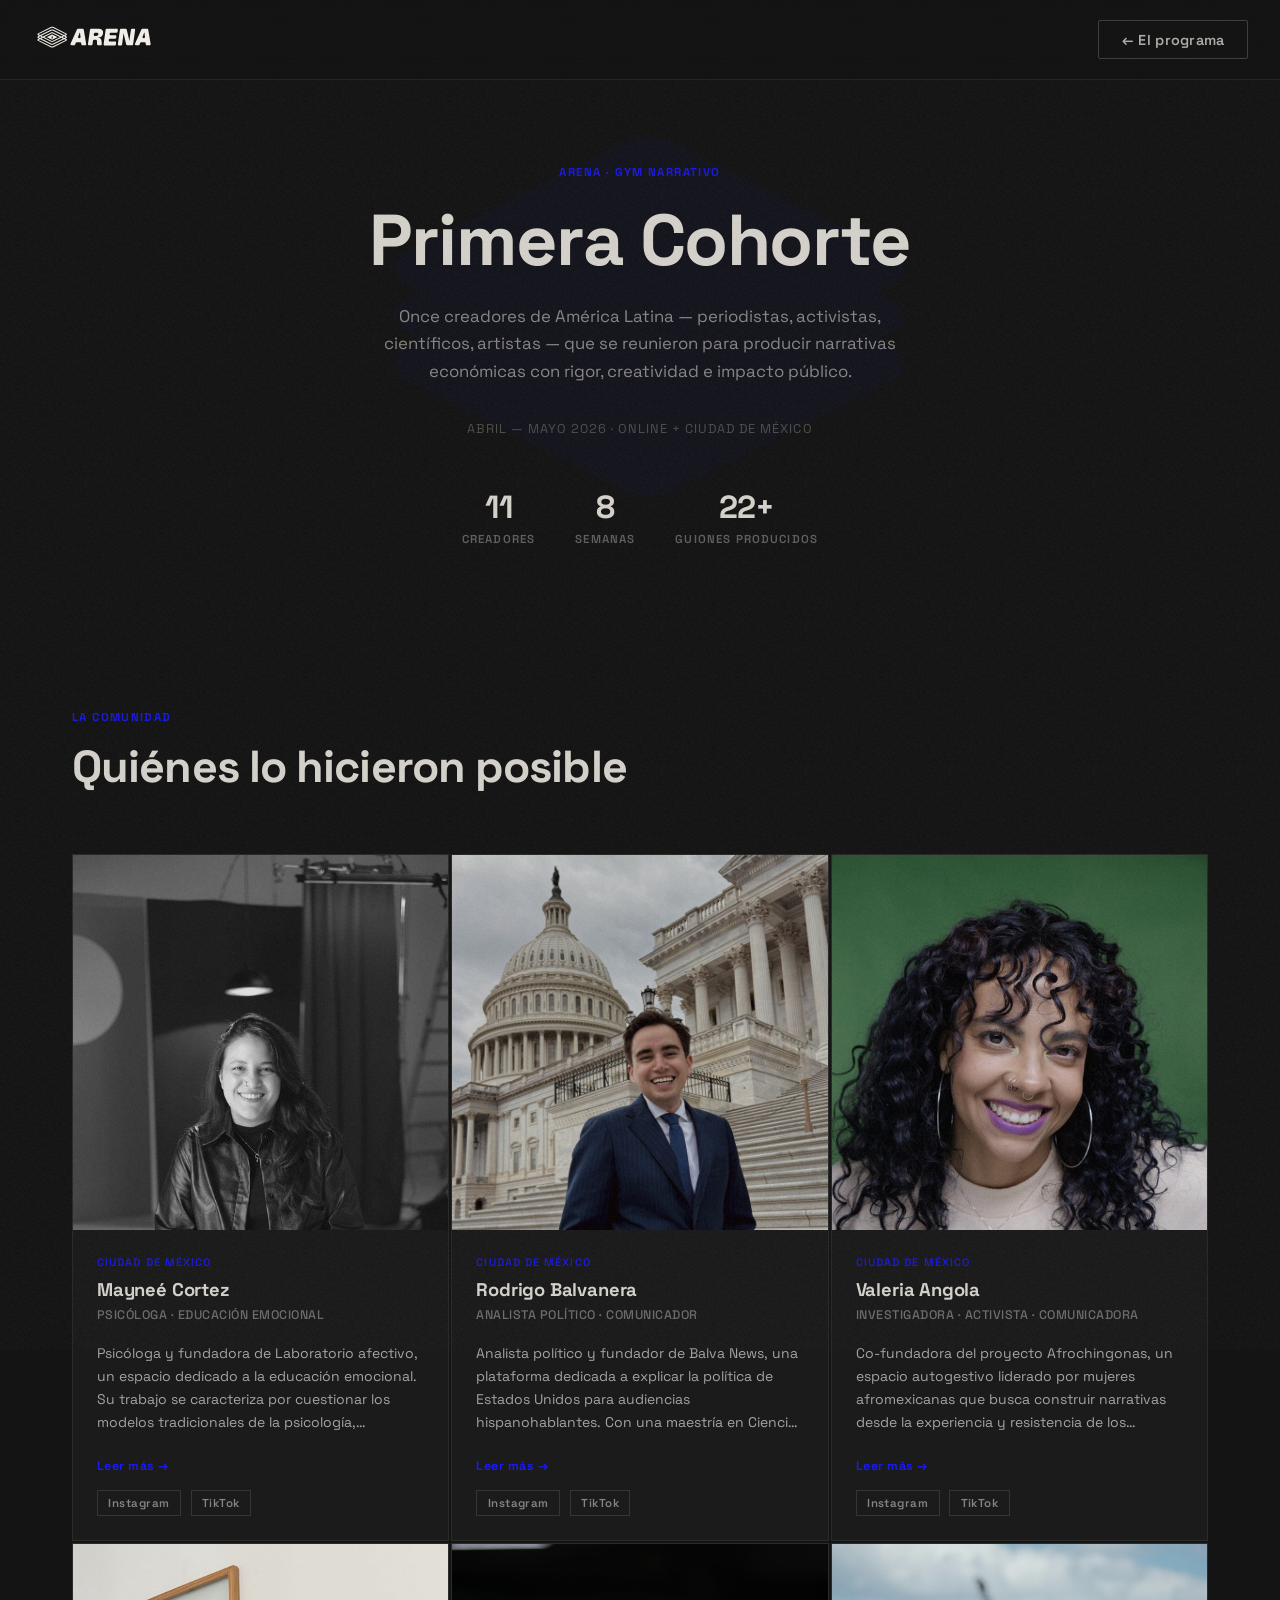
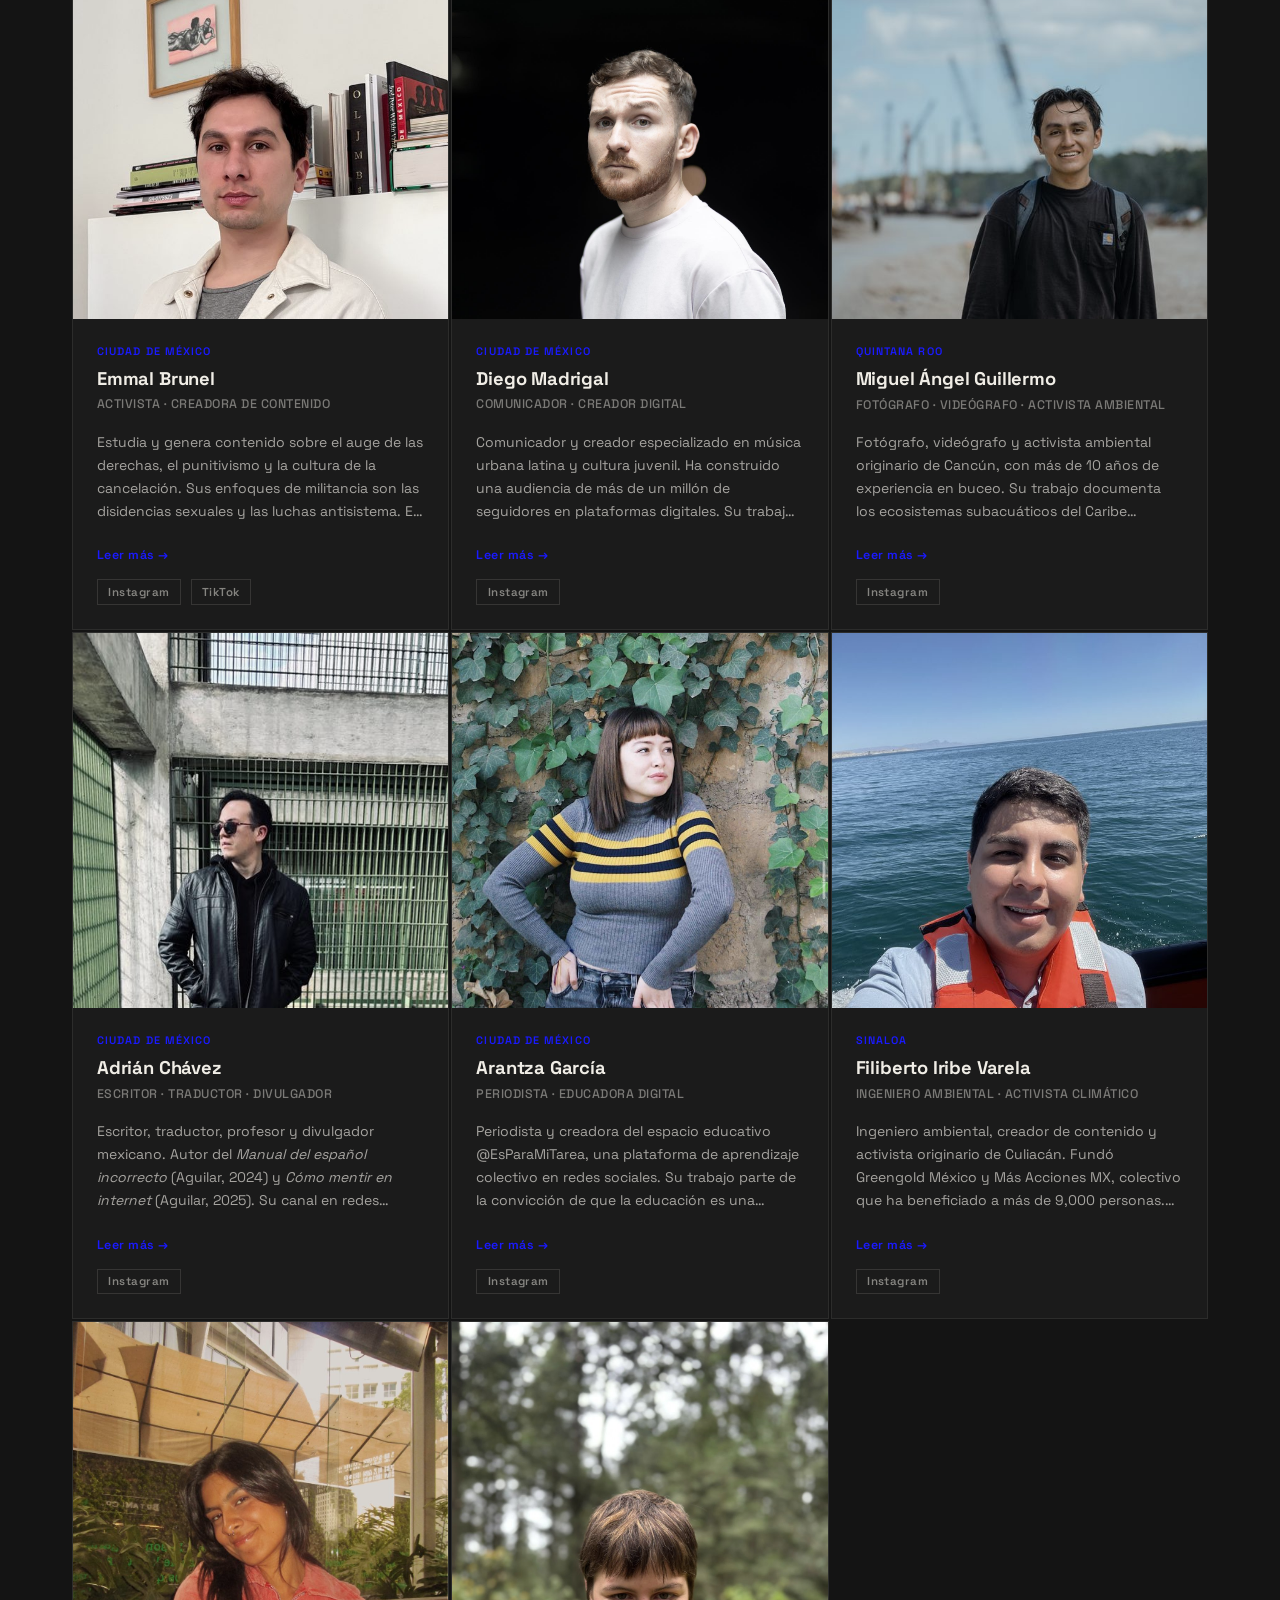
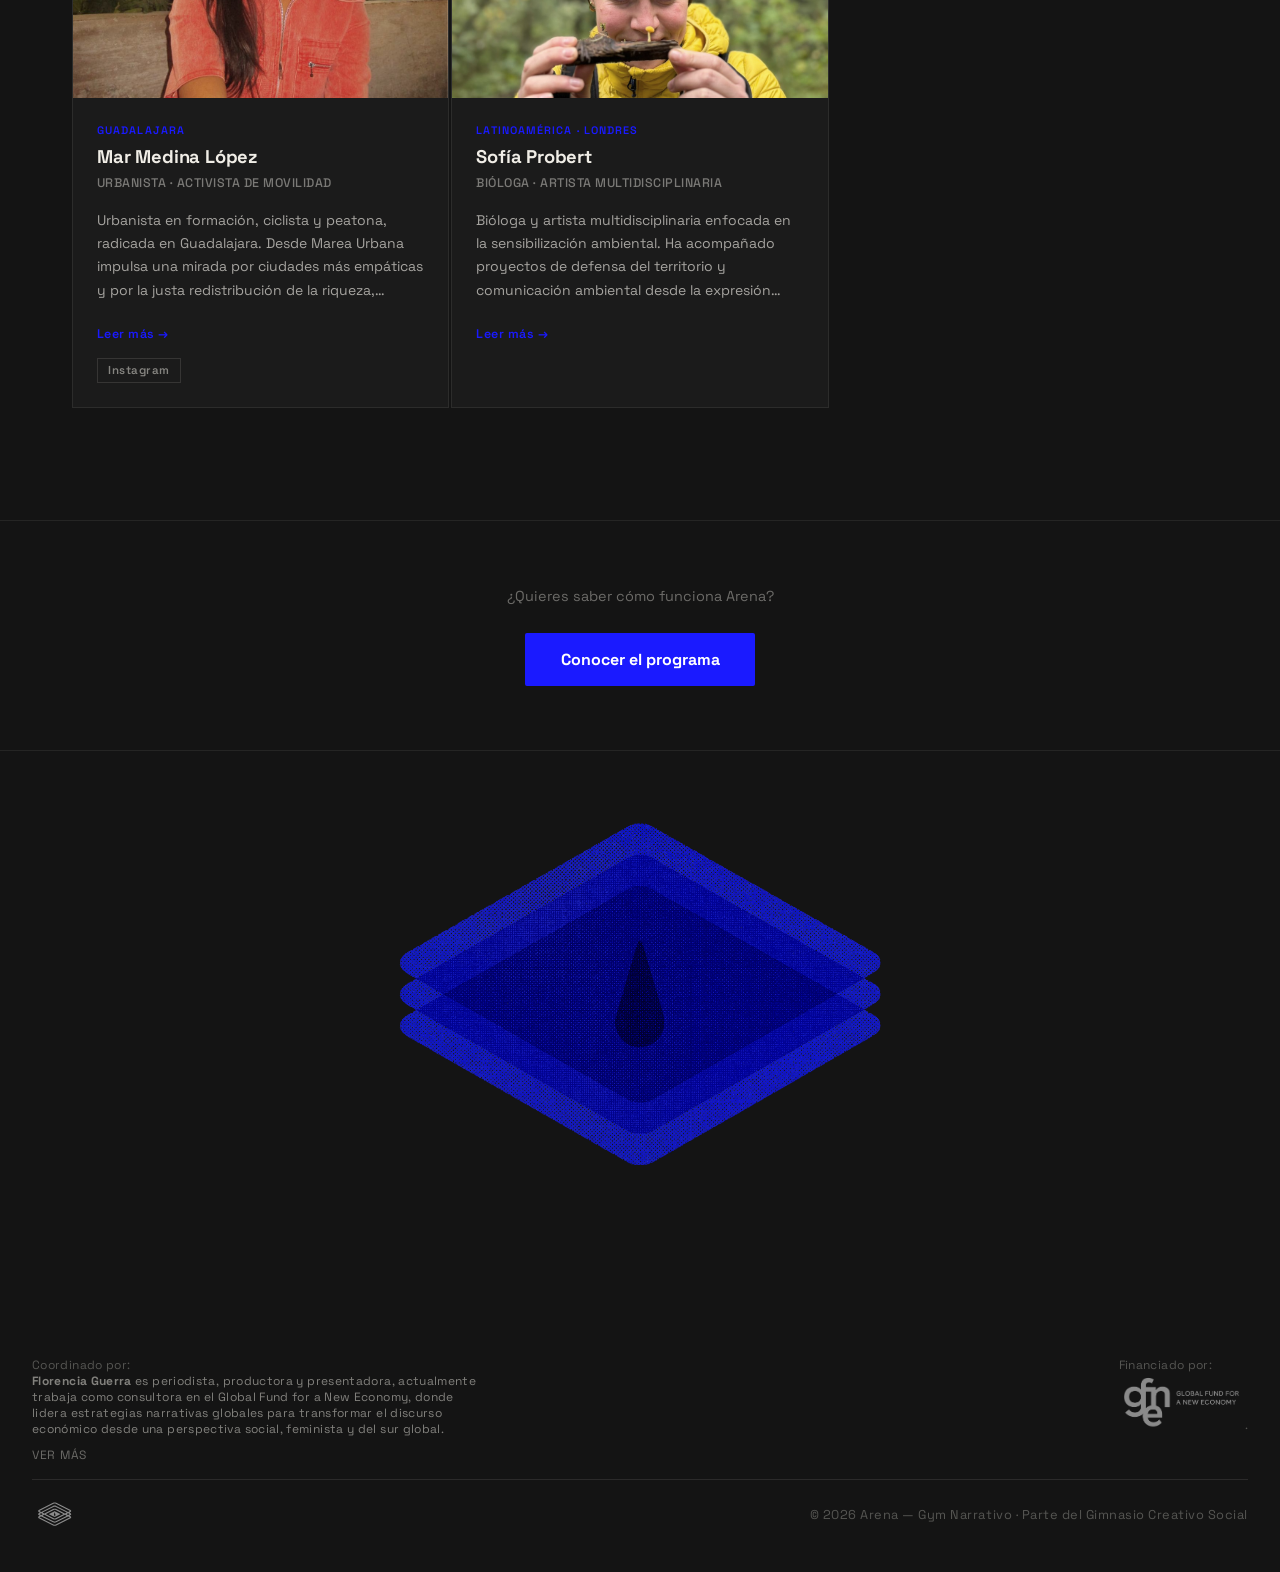
==== commit 33789ef5: "Update Brenda changes" ====
--- a/cohorte-1/index.html
+++ b/cohorte-1/index.html
@@ -3,7 +3,7 @@
 <head>
   <meta charset="UTF-8" />
   <meta name="viewport" content="width=device-width, initial-scale=1.0" />
-  <title>Primer Cohorte — Arena · Gym Narrativo</title>
+  <title>Primera Cohorte — Arena · Gym Narrativo</title>
   <link rel="icon" href="../favicon-light.svg" media="(prefers-color-scheme: light)">
   <link rel="icon" href="../favicon.svg" media="(prefers-color-scheme: dark)">
   <link rel="preconnect" href="https://fonts.googleapis.com" />
@@ -282,7 +282,7 @@
     </svg>
     <div class="container" style="position:relative; z-index:1;">
       <span class="cohorte-hero-tag reveal">Arena · Gym Narrativo</span>
-      <h1 class="reveal">Primer Cohorte</h1>
+      <h1 class="reveal">Primera Cohorte</h1>
       <p class="cohorte-hero-sub reveal">
         Once creadores de América Latina — periodistas, activistas, científicos, artistas — que se reunieron para producir narrativas económicas con rigor, creatividad e impacto público.
       </p>
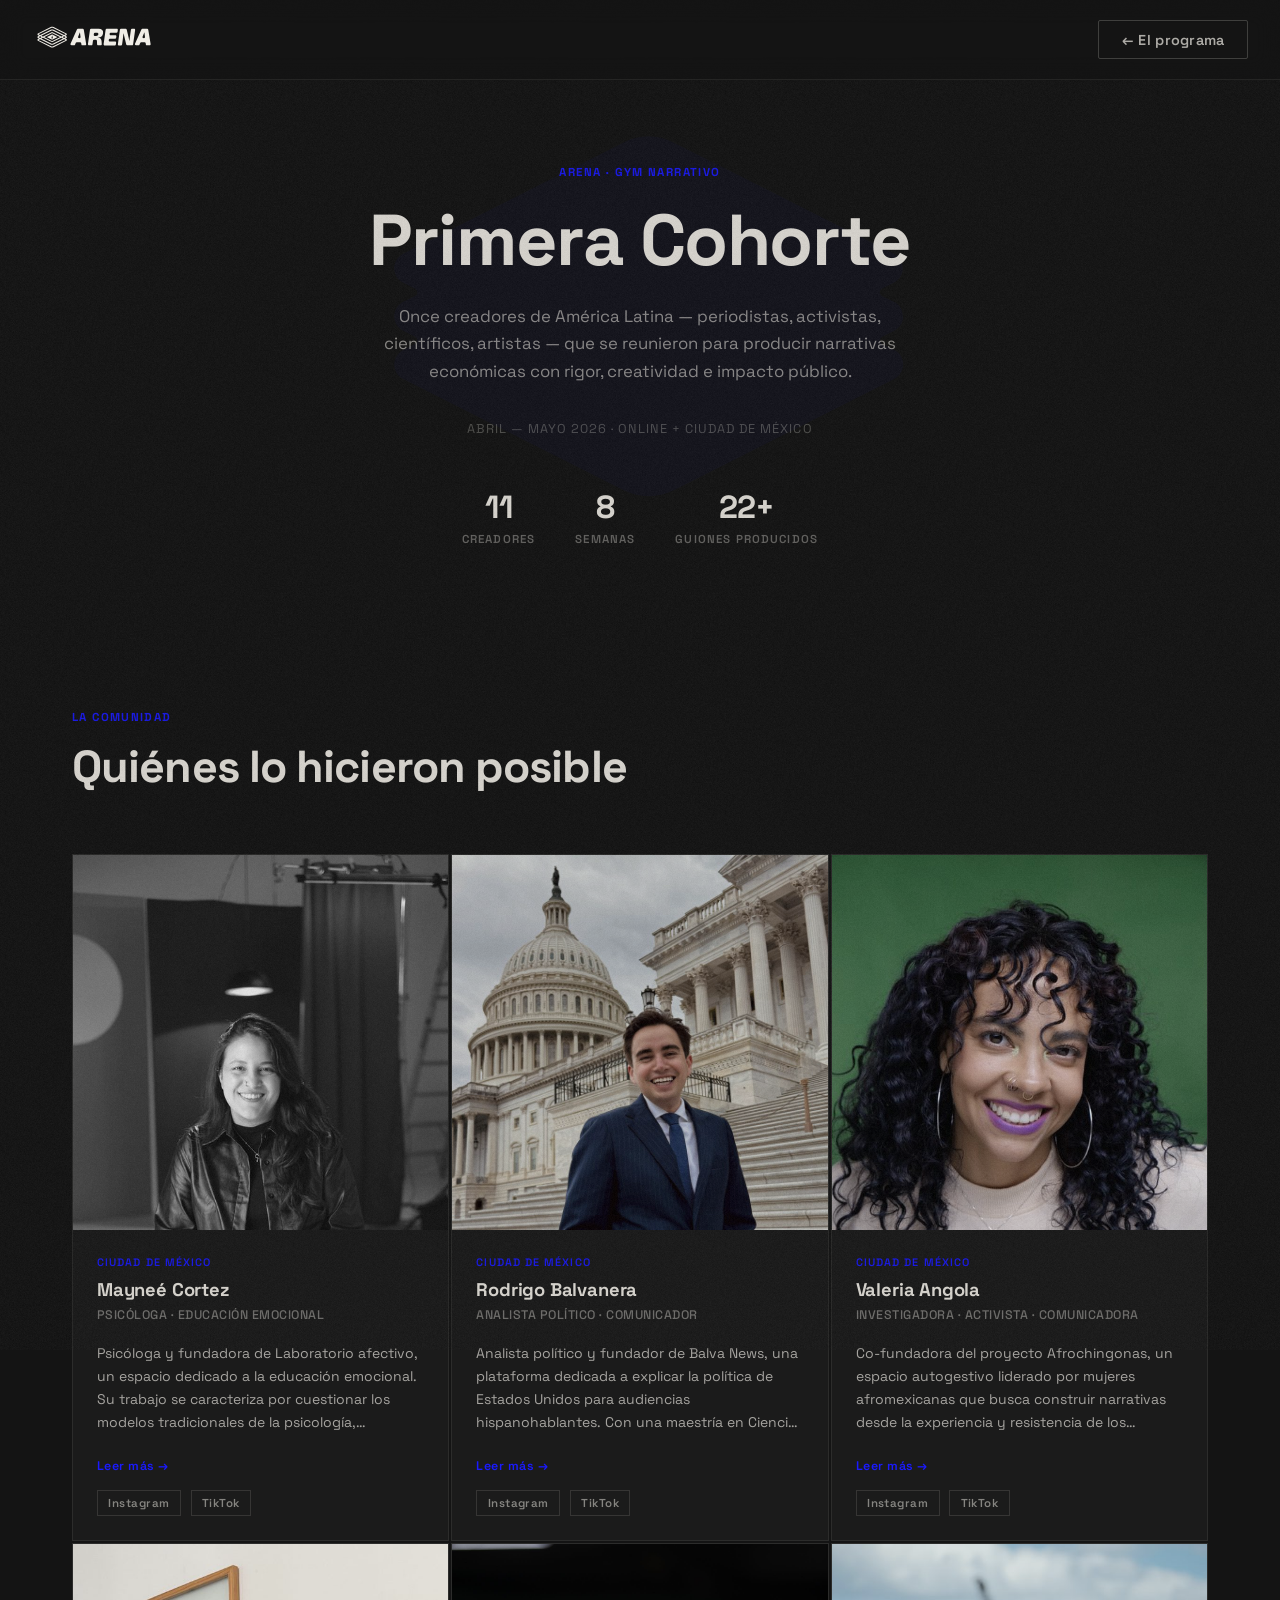
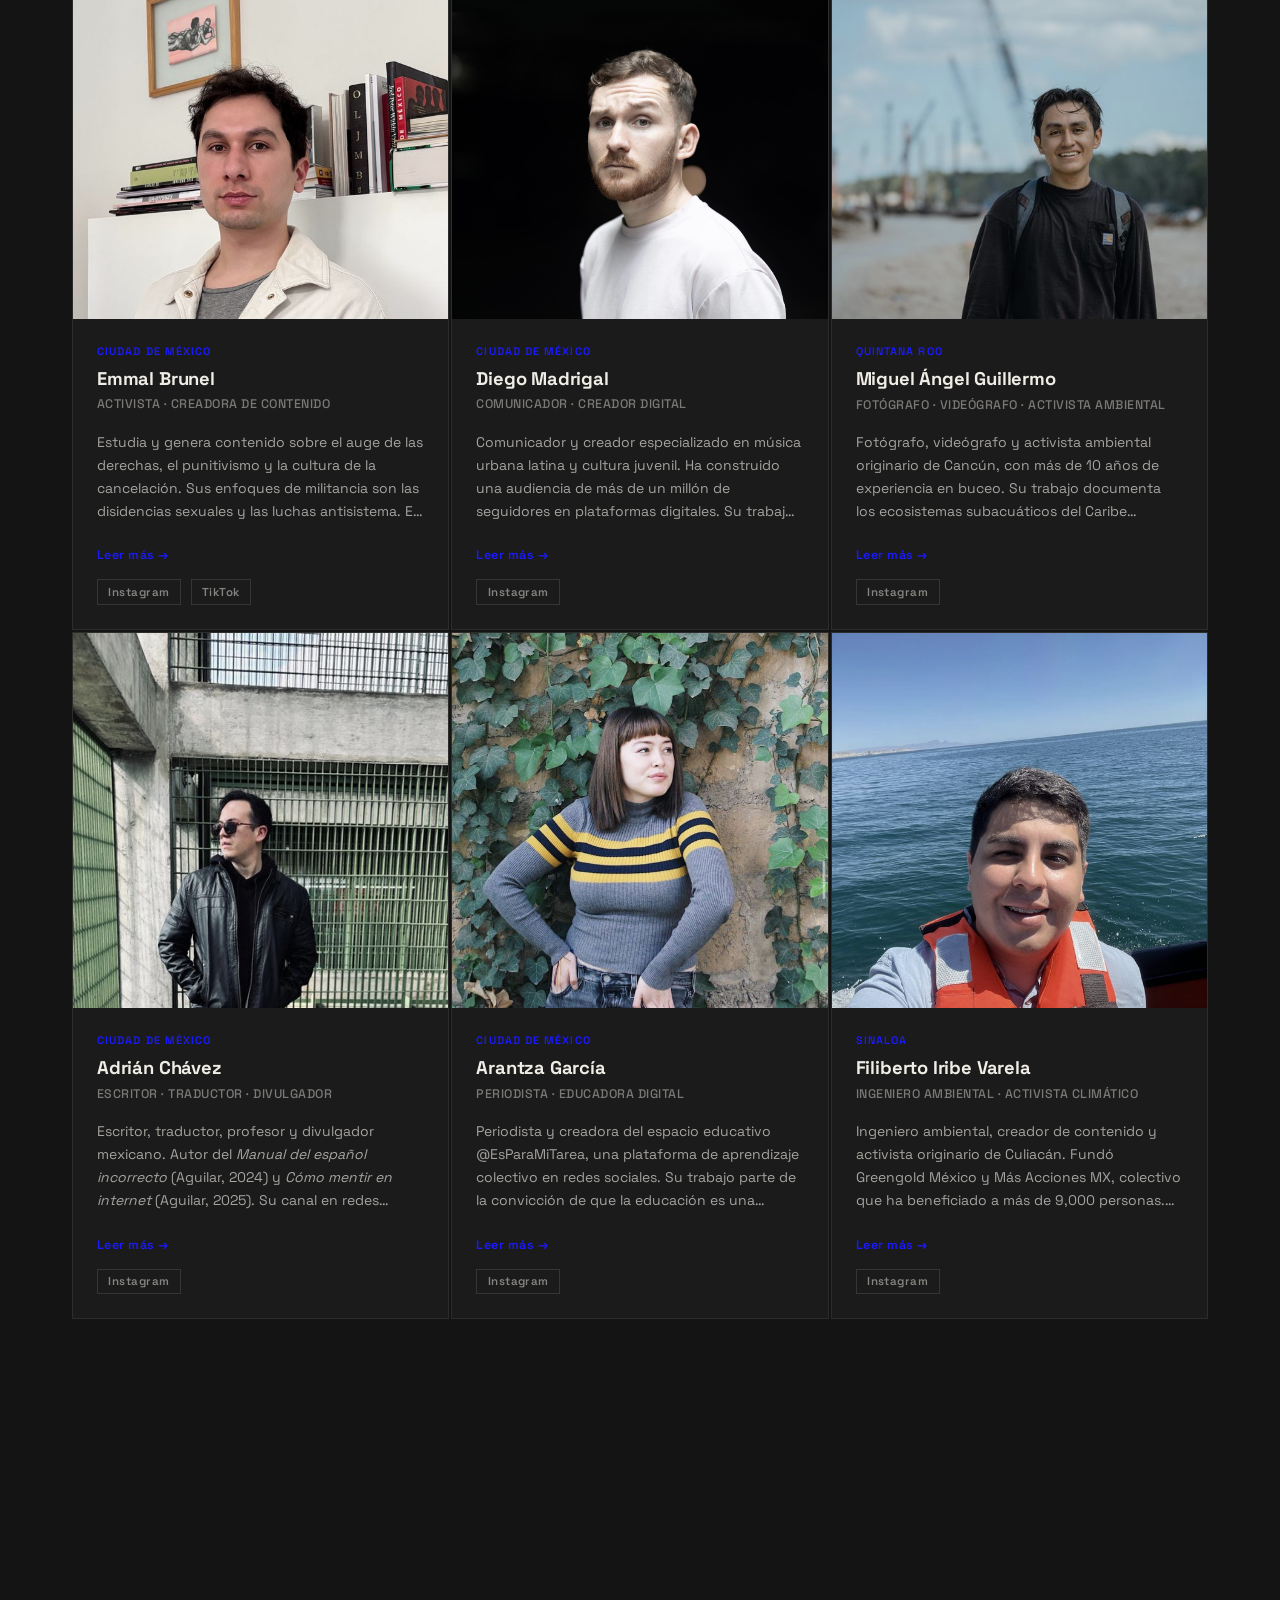
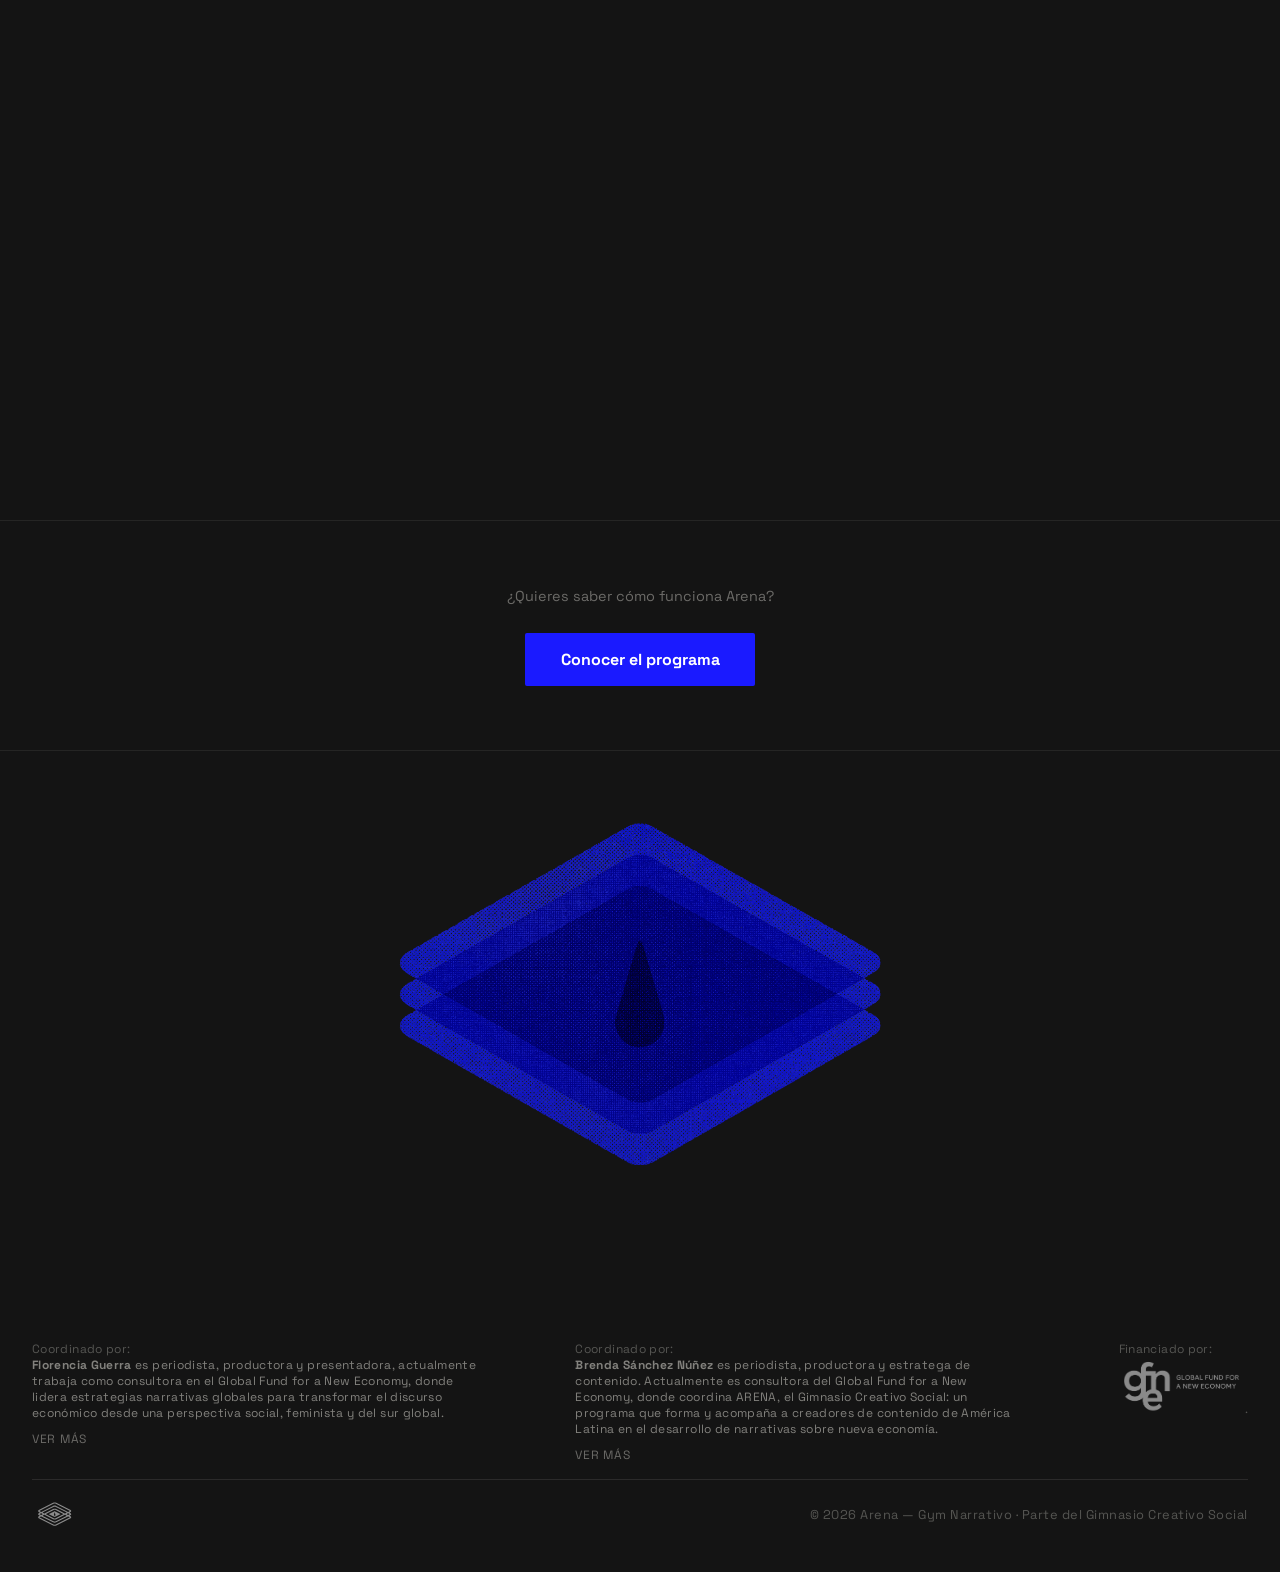
==== commit e3166ab0: "Update Brenda changes" ====
--- a/cohorte-1/index.html
+++ b/cohorte-1/index.html
@@ -530,6 +530,12 @@
           <button class="footer-ver-mas" onclick="document.getElementById('modal-florencia').classList.add('open')">Ver más</button>
         </div>
         <div style="display:flex; flex-direction:column; gap:0.6rem;">
+          <span class="footer-fund">Coordinado por: <br/>
+            <span class="footer-bio-text"><strong>Brenda Sánchez Núñez</strong> es periodista, productora y estratega de contenido. Actualmente es consultora del Global Fund for a New Economy, donde coordina ARENA, el Gimnasio Creativo Social: un programa que forma y acompaña a creadores de contenido de América Latina en el desarrollo de narrativas sobre nueva economía.</span>
+          </span>
+          <button class="footer-ver-mas" onclick="document.getElementById('modal-brenda').classList.add('open')">Ver más</button>
+        </div>
+        <div style="display:flex; flex-direction:column; gap:0.6rem;">
           <span class="footer-fund">Financiado por: <br/>
             <a href="https://globalneweconomy.org" target="_blank" rel="noopener" class="footer-fund-link"><img src="../img/GFNE-Logo1-White.png" alt="Global Fund for a New Economy" style="height:56px; width:auto; opacity:0.5;"></a>.</span>
         </div>
@@ -548,6 +554,39 @@
   </footer>
 
   </main>
+
+  <!-- ── MODAL BRENDA ── -->
+  <div id="modal-brenda" class="modal-overlay" onclick="if(event.target===this)this.classList.remove('open')">
+    <div class="modal-card">
+      <div class="modal-header">
+        <button class="modal-close" onclick="document.getElementById('modal-brenda').classList.remove('open')" aria-label="Cerrar">✕</button>
+      </div>
+      <div class="modal-body">
+        <div class="modal-photo-wrap">
+          <img src="../img/brenda.jpg" alt="Brenda Sánchez Núñez" style="object-position: center 30%;">
+        </div>
+        <div class="modal-text">
+          <p class="modal-label">Coordinado por</p>
+          <h3 class="modal-name">Brenda Sánchez Núñez</h3>
+          <p class="modal-bio">
+            <strong>Brenda Sánchez Núñez</strong> es periodista, productora y estratega de contenido. Actualmente es consultora del Global Fund for a New Economy, donde coordina ARENA, el Gimnasio Creativo Social: un programa que forma y acompaña a creadores de contenido de América Latina en el desarrollo de narrativas sobre nueva economía. Ahí lleva también la estrategia digital y la articulación del ecosistema de creadores del fondo.
+            <br/>
+            <br/>
+            Su trayectoria articula el periodismo con la estrategia digital y la comunicación de causas, traduciendo temas económicos, climáticos y feministas a formatos nativos de redes capaces de conectar con audiencias amplias. Es licenciada en Periodismo y Comunicación Pública por el ITESO y comenzó su carrera como reportera de Ciudad y Cultura en el periódico Mural, de Grupo Reforma.
+            <br/>
+            <br/>
+            Fue coordinadora de redes sociales de Canal Once, donde diseñó la estrategia digital de más de 25 producciones originales y encabezó la cobertura digital de la toma de protesta de la presidenta Claudia Sheinbaum, con más de 60 contenidos y medio millón de alcance. También ha trabajado como social media manager de Natalia Lafourcade, a cargo de la estrategia multiplataforma de sus lanzamientos musicales y giras internacionales.
+            <br/>
+            <br/>
+            Desde 2024 es productora y estratega de contenido en Buena Pregunta, donde coordina la realización de reportajes documentales en video y podcast. Entre sus proyectos recientes está la serie Transporte de Lujo, coproducción con Oxfam México sobre desigualdad y huella de carbono. Acompaña además la estrategia digital de Intrasentido, consultora feminista en cambio narrativo.
+            <br/>
+            <br/>
+            Forma parte de la décima generación de la Red LATAM de Jóvenes Periodistas. Es también artista de collage análogo y tallerista, con dos líneas de trabajo: por un lado, talleres de redes sociales y estrategia de contenidos dirigidos a organizaciones, asociaciones civiles y colectivos; por otro, talleres de collage análogo pensados para reconectar con la creatividad más allá del algoritmo.
+          </p>
+        </div>
+      </div>
+    </div>
+  </div>
 
   <!-- ── MODAL FLORENCIA ── -->
   <div id="modal-florencia" class="modal-overlay" onclick="if(event.target===this)this.classList.remove('open')">
